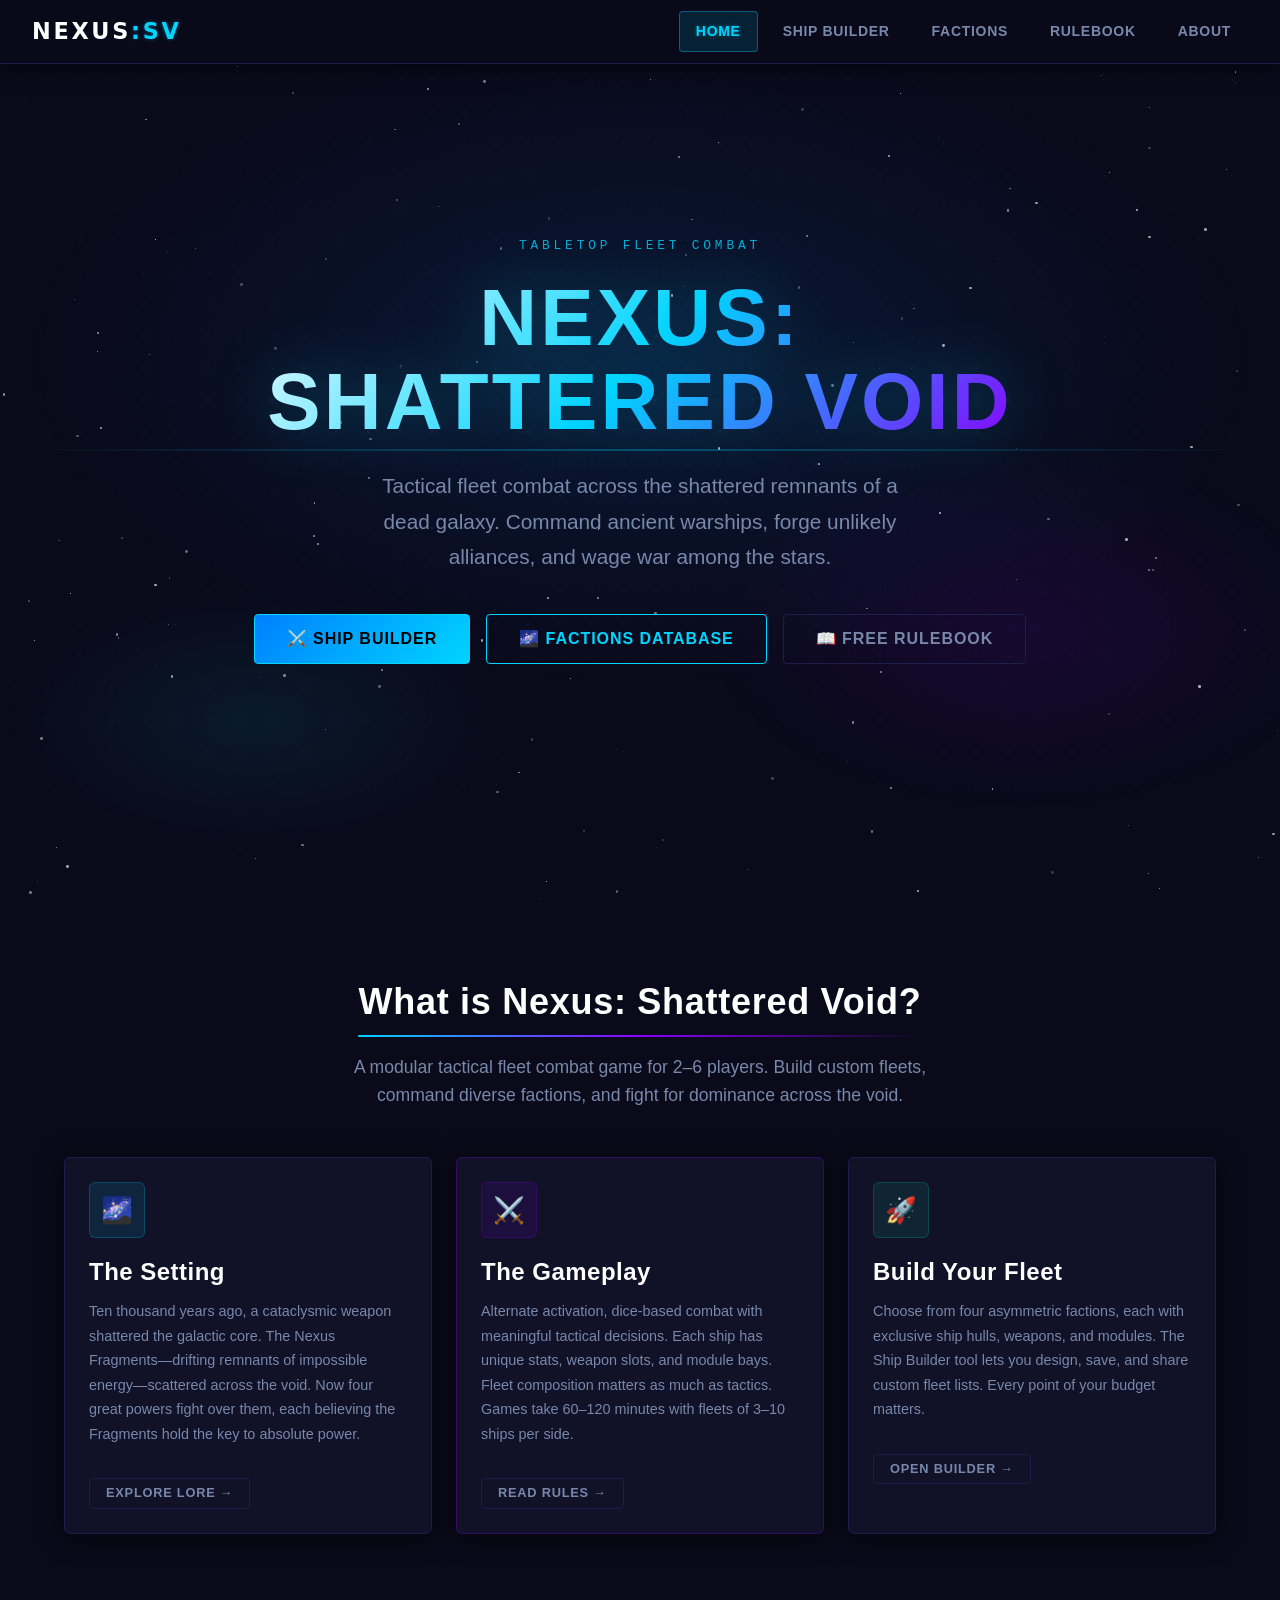
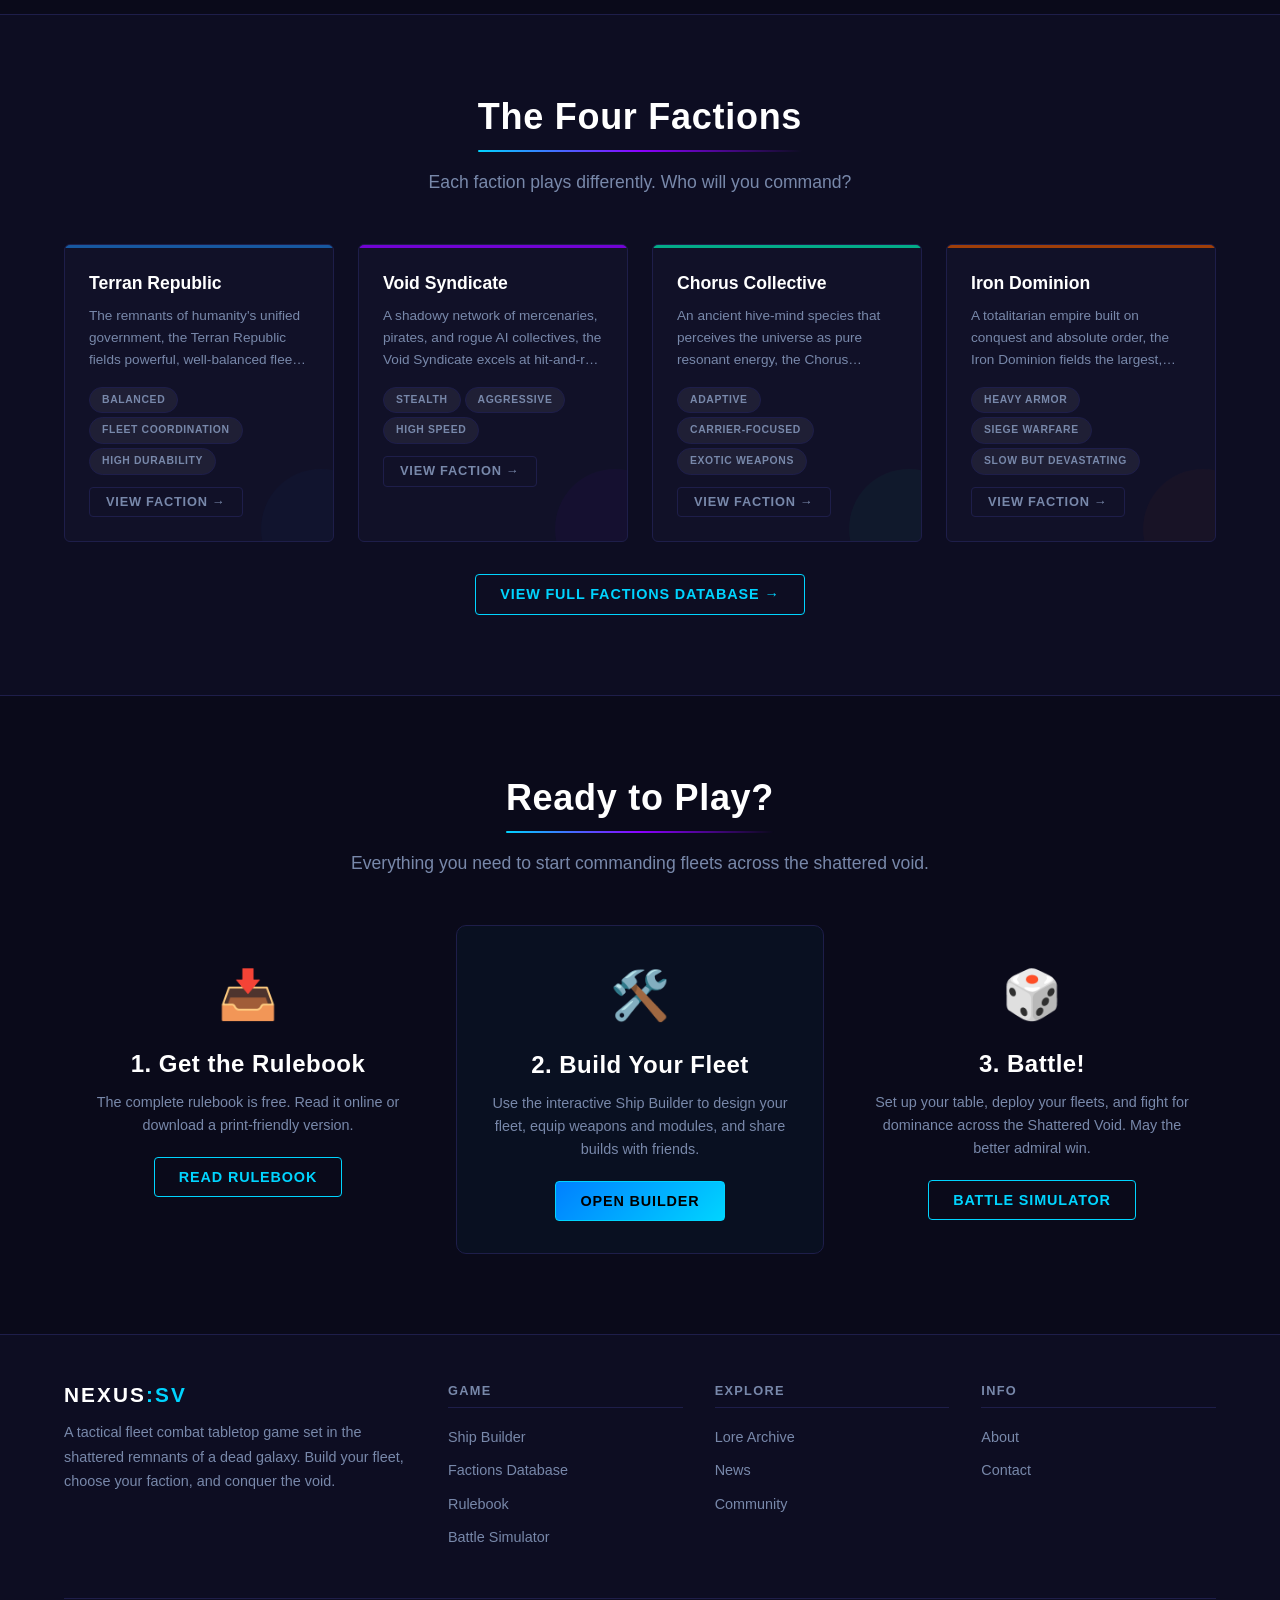
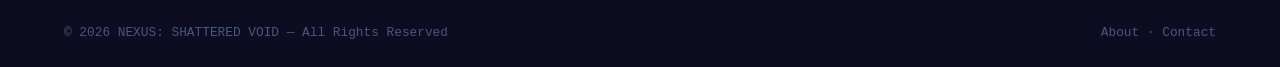
==== index.html @ 6458020a "Build complete Nexus: Shattered Void website - index.html: hero landing page with animated starfield" ====
<!DOCTYPE html>
<html lang="en">
<head>
  <meta charset="UTF-8">
  <meta name="viewport" content="width=device-width, initial-scale=1.0">
  <title>NEXUS: Shattered Void — Tactical Fleet Combat</title>
  <meta name="description" content="Nexus: Shattered Void is a modular tactical fleet combat tabletop game. Build your fleet, choose your faction, and conquer the void.">
  <link rel="icon" type="image/svg+xml" href="assets/favicon.svg">
  <link rel="stylesheet" href="css/global.css">
  <link rel="stylesheet" href="css/components.css">
  <style>
    /* ── Starfield ── */
    #starfield { position:fixed; inset:0; pointer-events:none; z-index:0; overflow:hidden; }
    .page-content { position:relative; z-index:1; padding-top:0; }

    /* ── Hero scanline effect ── */
    .hero::after {
      content:'';
      position:absolute;
      left:0; right:0;
      height:2px;
      background:linear-gradient(90deg, transparent, rgba(0,212,255,0.3), transparent);
      animation: scanline 6s linear infinite;
      pointer-events:none;
    }

    /* ── Feature cards ── */
    .feature-icon {
      width:56px; height:56px;
      border-radius:var(--radius-md);
      display:flex; align-items:center; justify-content:center;
      font-size:1.6rem;
      margin-bottom:var(--sp-5);
      background:rgba(0,212,255,0.1);
      border:1px solid rgba(0,212,255,0.2);
    }

    /* ── Factions grid ── */
    .home-faction-card {
      background:var(--color-bg-card);
      border:1px solid var(--color-border);
      border-radius:var(--radius-md);
      padding:var(--sp-6);
      position:relative;
      overflow:hidden;
      transition:all var(--transition);
      text-decoration:none;
      display:block;
    }
    .home-faction-card::before {
      content:'';
      position:absolute;
      top:0; left:0; right:0;
      height:3px;
      background:var(--faction-color, var(--color-cyan));
      opacity:0.8;
    }
    .home-faction-card::after {
      content:'';
      position:absolute;
      bottom:0; right:0;
      width:120px; height:120px;
      border-radius:50%;
      background:var(--faction-color, var(--color-cyan));
      opacity:0.04;
      transform:translate(40%, 40%);
      transition:opacity var(--transition);
    }
    .home-faction-card:hover {
      border-color:var(--faction-color, var(--color-cyan));
      transform:translateY(-4px);
      box-shadow:0 12px 40px rgba(0,0,0,0.5);
    }
    .home-faction-card:hover::after { opacity:0.08; }
    .home-faction-name {
      font-size:1.1rem; font-weight:700;
      color:var(--color-text-bright);
      margin-bottom:var(--sp-2);
    }
    .home-faction-desc {
      font-size:0.85rem;
      color:var(--color-text-dim);
      line-height:1.6;
      margin-bottom:var(--sp-4);
      display:-webkit-box;
      -webkit-line-clamp:3;
      -webkit-box-orient:vertical;
      overflow:hidden;
    }

    /* ── Stat bar ── */
    .stat-bar-row { display:flex; align-items:center; gap:var(--sp-3); margin-bottom:var(--sp-2); }
    .stat-bar-label { font-family:var(--font-mono); font-size:0.7rem; color:var(--color-text-muted); width:72px; flex-shrink:0; text-transform:uppercase; }
    .stat-bar-track { flex:1; height:4px; background:rgba(255,255,255,0.08); border-radius:2px; overflow:hidden; }
    .stat-bar-fill  { height:100%; border-radius:2px; background:var(--color-cyan); }
  </style>
</head>
<body class="page-wrapper">
  <!-- Stars injected by JS -->
  <div id="starfield"></div>

  <div class="page-content">
    <!-- Hero -->
    <section class="hero" id="home-hero">
      <div class="hero-bg"></div>
      <div class="hero-content anim-fade-in">
        <div class="hero-eyebrow">Tabletop Fleet Combat</div>
        <h1 class="hero-title">NEXUS:<br>SHATTERED VOID</h1>
        <p class="hero-subtitle">
          Tactical fleet combat across the shattered remnants of a dead galaxy.
          Command ancient warships, forge unlikely alliances, and wage war among the stars.
        </p>
        <div class="hero-cta">
          <a href="/pages/builder.html" class="btn btn-primary btn-lg">⚔️ Ship Builder</a>
          <a href="/pages/factions.html" class="btn btn-secondary btn-lg">🌌 Factions Database</a>
          <a href="/pages/rulebook.html" class="btn btn-ghost btn-lg">📖 Free Rulebook</a>
        </div>
      </div>
    </section>

    <!-- What is Nexus? -->
    <section class="section" id="about-section">
      <div class="container">
        <div class="section-header">
          <h2 class="section-title">What is Nexus: Shattered Void?</h2>
          <p>A modular tactical fleet combat game for 2–6 players. Build custom fleets, command diverse factions, and fight for dominance across the void.</p>
        </div>
        <div class="grid grid-3">
          <div class="card">
            <div class="feature-icon">🌌</div>
            <h3 style="margin-bottom:var(--sp-3)">The Setting</h3>
            <p style="color:var(--color-text-dim);font-size:0.9rem;line-height:1.7">
              Ten thousand years ago, a cataclysmic weapon shattered the galactic core. The Nexus Fragments—drifting remnants of impossible energy—scattered across the void. Now four great powers fight over them, each believing the Fragments hold the key to absolute power.
            </p>
            <a href="/pages/lore-archive.html" class="btn btn-ghost btn-sm" style="margin-top:var(--sp-4)">Explore Lore →</a>
          </div>
          <div class="card" style="border-color:rgba(139,0,255,0.3)">
            <div class="feature-icon" style="background:rgba(139,0,255,0.1);border-color:rgba(139,0,255,0.2);color:#bb66ff">⚔️</div>
            <h3 style="margin-bottom:var(--sp-3)">The Gameplay</h3>
            <p style="color:var(--color-text-dim);font-size:0.9rem;line-height:1.7">
              Alternate activation, dice-based combat with meaningful tactical decisions. Each ship has unique stats, weapon slots, and module bays. Fleet composition matters as much as tactics. Games take 60–120 minutes with fleets of 3–10 ships per side.
            </p>
            <a href="/pages/rulebook.html" class="btn btn-ghost btn-sm" style="margin-top:var(--sp-4)">Read Rules →</a>
          </div>
          <div class="card">
            <div class="feature-icon" style="background:rgba(0,212,160,0.1);border-color:rgba(0,212,160,0.2);color:var(--color-teal)">🚀</div>
            <h3 style="margin-bottom:var(--sp-3)">Build Your Fleet</h3>
            <p style="color:var(--color-text-dim);font-size:0.9rem;line-height:1.7">
              Choose from four asymmetric factions, each with exclusive ship hulls, weapons, and modules. The Ship Builder tool lets you design, save, and share custom fleet lists. Every point of your budget matters.
            </p>
            <a href="/pages/builder.html" class="btn btn-ghost btn-sm" style="margin-top:var(--sp-4)">Open Builder →</a>
          </div>
        </div>
      </div>
    </section>

    <!-- Factions section -->
    <section class="section" style="background:var(--color-bg-2);border-top:1px solid var(--color-border);border-bottom:1px solid var(--color-border)">
      <div class="container">
        <div class="section-header">
          <h2 class="section-title">The Four Factions</h2>
          <p>Each faction plays differently. Who will you command?</p>
        </div>
        <div class="grid grid-4" id="factions-grid">
          <div class="loading-overlay" style="grid-column:1/-1">
            <div class="spinner"></div><p>Loading factions…</p>
          </div>
        </div>
        <div style="text-align:center;margin-top:var(--sp-8)">
          <a href="/pages/factions.html" class="btn btn-secondary">View Full Factions Database →</a>
        </div>
      </div>
    </section>

    <!-- Quick-start section -->
    <section class="section">
      <div class="container">
        <div class="section-header">
          <h2 class="section-title">Ready to Play?</h2>
          <p>Everything you need to start commanding fleets across the shattered void.</p>
        </div>
        <div class="grid grid-3">
          <div style="text-align:center;padding:var(--sp-8) var(--sp-6)">
            <div style="font-size:3rem;margin-bottom:var(--sp-4)">📥</div>
            <h3 style="margin-bottom:var(--sp-3)">1. Get the Rulebook</h3>
            <p style="color:var(--color-text-dim);font-size:0.9rem;margin-bottom:var(--sp-5)">The complete rulebook is free. Read it online or download a print-friendly version.</p>
            <a href="/pages/rulebook.html" class="btn btn-secondary">Read Rulebook</a>
          </div>
          <div style="text-align:center;padding:var(--sp-8) var(--sp-6);background:rgba(0,212,255,0.03);border:1px solid var(--color-border);border-radius:var(--radius-lg)">
            <div style="font-size:3rem;margin-bottom:var(--sp-4)">🛠️</div>
            <h3 style="margin-bottom:var(--sp-3)">2. Build Your Fleet</h3>
            <p style="color:var(--color-text-dim);font-size:0.9rem;margin-bottom:var(--sp-5)">Use the interactive Ship Builder to design your fleet, equip weapons and modules, and share builds with friends.</p>
            <a href="/pages/builder.html" class="btn btn-primary">Open Builder</a>
          </div>
          <div style="text-align:center;padding:var(--sp-8) var(--sp-6)">
            <div style="font-size:3rem;margin-bottom:var(--sp-4)">🎲</div>
            <h3 style="margin-bottom:var(--sp-3)">3. Battle!</h3>
            <p style="color:var(--color-text-dim);font-size:0.9rem;margin-bottom:var(--sp-5)">Set up your table, deploy your fleets, and fight for dominance across the Shattered Void. May the better admiral win.</p>
            <a href="/pages/battle-simulator.html" class="btn btn-secondary">Battle Simulator</a>
          </div>
        </div>
      </div>
    </section>
  </div>

  <script type="module">
    import init from '/js/nav.js';
    import { loadFactions } from '/js/data-loader.js';

    init();

    // Render faction cards
    async function renderFactions() {
      const grid = document.getElementById('factions-grid');
      if (!grid) return;
      try {
        const factions = await loadFactions();
        grid.innerHTML = factions.map(f => `
          <a href="/pages/factions.html?faction=${f.id}"
             class="home-faction-card"
             style="--faction-color:${f.color}">
            <div class="home-faction-name">${f.name}</div>
            <div class="home-faction-desc">${f.description}</div>
            <div style="display:flex;flex-wrap:wrap;gap:4px;margin-bottom:12px">
              ${f.playstyle.map(p => `<span class="badge badge-gray" style="font-size:0.65rem">${p}</span>`).join('')}
            </div>
            <span class="btn btn-ghost btn-sm" style="pointer-events:none">View Faction →</span>
          </a>`).join('');
      } catch(e) {
        grid.innerHTML = `<div class="empty-state" style="grid-column:1/-1"><p>Failed to load factions</p></div>`;
      }
    }
    renderFactions();

    // Generate starfield
    function createStars() {
      const container = document.getElementById('starfield');
      if (!container) return;
      const count = 160;
      for (let i = 0; i < count; i++) {
        const star = document.createElement('div');
        star.className = 'star';
        const size = Math.random() * 2.5 + 0.5;
        star.style.cssText = `
          width:${size}px; height:${size}px;
          left:${Math.random()*100}%;
          top:${Math.random()*100}%;
          --dur:${(Math.random()*4+2).toFixed(1)}s;
          --delay:${(Math.random()*4).toFixed(1)}s;
          opacity:${(Math.random()*0.5+0.2).toFixed(2)};
        `;
        container.appendChild(star);
      }
    }
    createStars();
  </script>
</body>
</html>
---- css/global.css ----
/* ============================================================
   NEXUS: SHATTERED VOID — Global Stylesheet
   ============================================================ */

/* ── CSS Variables ─────────────────────────────────────────── */
:root {
  /* Colors */
  --color-bg:          #0a0a1a;
  --color-bg-2:        #0d0d22;
  --color-bg-card:     #111128;
  --color-bg-card-2:   #16163a;
  --color-border:      #1e1e4a;
  --color-border-glow: #00d4ff33;

  --color-cyan:        #00d4ff;
  --color-cyan-dim:    #00a0c4;
  --color-blue:        #0080ff;
  --color-blue-dim:    #0055bb;
  --color-purple:      #8b00ff;
  --color-purple-dim:  #6600cc;
  --color-teal:        #00d4a0;
  --color-orange:      #c44a00;
  --color-red:         #ff3333;

  --color-text:        #c8d8f0;
  --color-text-dim:    #7888aa;
  --color-text-bright: #ffffff;
  --color-text-muted:  #4a5580;

  /* Fonts */
  --font-ui:   -apple-system, BlinkMacSystemFont, 'Segoe UI', Roboto, sans-serif;
  --font-mono: 'Courier New', 'Lucida Console', monospace;
  --font-display: 'Segoe UI', system-ui, sans-serif;

  /* Spacing */
  --sp-1: 0.25rem;
  --sp-2: 0.5rem;
  --sp-3: 0.75rem;
  --sp-4: 1rem;
  --sp-5: 1.25rem;
  --sp-6: 1.5rem;
  --sp-8: 2rem;
  --sp-10: 2.5rem;
  --sp-12: 3rem;
  --sp-16: 4rem;
  --sp-20: 5rem;
  --sp-24: 6rem;

  /* Border radius */
  --radius-sm: 2px;
  --radius:    4px;
  --radius-md: 6px;
  --radius-lg: 10px;

  /* Shadows / Glows */
  --glow-cyan:   0 0 8px #00d4ff80, 0 0 24px #00d4ff40;
  --glow-blue:   0 0 8px #0080ff80, 0 0 24px #0080ff40;
  --glow-purple: 0 0 8px #8b00ff80, 0 0 24px #8b00ff40;
  --glow-sm:     0 0 4px #00d4ff60;
  --shadow-card: 0 4px 24px rgba(0,0,0,0.6);

  /* Transitions */
  --transition: 0.2s ease;
  --transition-slow: 0.4s ease;

  /* Layout */
  --nav-height: 64px;
  --max-width:  1200px;
  --sidebar-w:  260px;
}

/* ── Reset / Normalize ─────────────────────────────────────── */
*, *::before, *::after {
  box-sizing: border-box;
  margin: 0;
  padding: 0;
}

html {
  scroll-behavior: smooth;
  font-size: 16px;
}

body {
  font-family: var(--font-ui);
  background-color: var(--color-bg);
  color: var(--color-text);
  line-height: 1.6;
  min-height: 100vh;
  overflow-x: hidden;
  background-image:
    radial-gradient(circle, #1a1a3a 1px, transparent 1px);
  background-size: 32px 32px;
  background-attachment: fixed;
}

a {
  color: var(--color-cyan);
  text-decoration: none;
  transition: color var(--transition);
}
a:hover { color: var(--color-text-bright); }

ul, ol { list-style: none; }

img, svg { display: block; max-width: 100%; }

button, input, select, textarea {
  font-family: inherit;
  font-size: inherit;
}

h1, h2, h3, h4, h5, h6 {
  color: var(--color-text-bright);
  line-height: 1.2;
  letter-spacing: 0.02em;
}

h1 { font-size: clamp(2rem, 5vw, 3.5rem); font-weight: 800; }
h2 { font-size: clamp(1.5rem, 3vw, 2.25rem); font-weight: 700; }
h3 { font-size: clamp(1.1rem, 2vw, 1.5rem); font-weight: 600; }
h4 { font-size: 1.1rem; font-weight: 600; }

p { margin-bottom: var(--sp-4); }
p:last-child { margin-bottom: 0; }

code, .mono {
  font-family: var(--font-mono);
  font-size: 0.875em;
  color: var(--color-cyan);
  background: rgba(0,212,255,0.08);
  padding: 0.1em 0.4em;
  border-radius: var(--radius-sm);
}

hr {
  border: none;
  border-top: 1px solid var(--color-border);
  margin: var(--sp-8) 0;
}

/* ── Scrollbar ─────────────────────────────────────────────── */
::-webkit-scrollbar { width: 8px; height: 8px; }
::-webkit-scrollbar-track { background: var(--color-bg-2); }
::-webkit-scrollbar-thumb {
  background: var(--color-border);
  border-radius: 4px;
}
::-webkit-scrollbar-thumb:hover { background: var(--color-cyan-dim); }

/* ── Layout Utilities ──────────────────────────────────────── */
.container {
  width: 100%;
  max-width: var(--max-width);
  margin: 0 auto;
  padding: 0 var(--sp-6);
}

.section {
  padding: var(--sp-20) 0;
}

.section-sm {
  padding: var(--sp-12) 0;
}

.section-header {
  text-align: center;
  margin-bottom: var(--sp-12);
}

.section-header p {
  color: var(--color-text-dim);
  font-size: 1.1rem;
  max-width: 640px;
  margin: var(--sp-4) auto 0;
}

.section-title {
  position: relative;
  display: inline-block;
}

.section-title::after {
  content: '';
  display: block;
  height: 2px;
  background: linear-gradient(90deg, var(--color-cyan), var(--color-purple), transparent);
  margin-top: var(--sp-3);
  border-radius: 2px;
}

/* Grid helpers */
.grid { display: grid; gap: var(--sp-6); }
.grid-2 { grid-template-columns: repeat(2, 1fr); }
.grid-3 { grid-template-columns: repeat(3, 1fr); }
.grid-4 { grid-template-columns: repeat(4, 1fr); }
.grid-auto { grid-template-columns: repeat(auto-fill, minmax(280px, 1fr)); }

.flex { display: flex; }
.flex-center { display: flex; align-items: center; justify-content: center; }
.flex-between { display: flex; align-items: center; justify-content: space-between; }
.flex-col { display: flex; flex-direction: column; }
.gap-2 { gap: var(--sp-2); }
.gap-4 { gap: var(--sp-4); }
.gap-6 { gap: var(--sp-6); }

.text-center { text-align: center; }
.text-right  { text-align: right; }

.text-dim    { color: var(--color-text-dim); }
.text-bright { color: var(--color-text-bright); }
.text-cyan   { color: var(--color-cyan); }
.text-purple { color: var(--color-purple); }
.text-mono   { font-family: var(--font-mono); }

.mt-auto { margin-top: auto; }
.mb-4    { margin-bottom: var(--sp-4); }
.mb-8    { margin-bottom: var(--sp-8); }
.mt-4    { margin-top: var(--sp-4); }
.mt-8    { margin-top: var(--sp-8); }

/* ── Buttons ───────────────────────────────────────────────── */
.btn {
  display: inline-flex;
  align-items: center;
  gap: var(--sp-2);
  padding: var(--sp-3) var(--sp-6);
  border: 1px solid transparent;
  border-radius: var(--radius);
  font-size: 0.9rem;
  font-weight: 600;
  letter-spacing: 0.06em;
  text-transform: uppercase;
  cursor: pointer;
  transition: all var(--transition);
  white-space: nowrap;
  line-height: 1;
}

.btn:disabled {
  opacity: 0.4;
  cursor: not-allowed;
  pointer-events: none;
}

.btn-primary {
  background: linear-gradient(135deg, var(--color-blue), var(--color-cyan));
  color: #000;
  border-color: var(--color-cyan);
}
.btn-primary:hover {
  box-shadow: var(--glow-cyan);
  color: #000;
  filter: brightness(1.1);
  transform: translateY(-1px);
}

.btn-secondary {
  background: transparent;
  color: var(--color-cyan);
  border-color: var(--color-cyan);
}
.btn-secondary:hover {
  background: rgba(0,212,255,0.1);
  box-shadow: var(--glow-sm);
  color: var(--color-cyan);
  transform: translateY(-1px);
}

.btn-purple {
  background: transparent;
  color: var(--color-purple);
  border-color: var(--color-purple);
}
.btn-purple:hover {
  background: rgba(139,0,255,0.15);
  box-shadow: var(--glow-purple);
  color: var(--color-purple);
  transform: translateY(-1px);
}

.btn-danger {
  background: transparent;
  color: var(--color-red);
  border-color: var(--color-red);
}
.btn-danger:hover {
  background: rgba(255,51,51,0.15);
  box-shadow: 0 0 8px #ff333380;
  color: var(--color-red);
}

.btn-ghost {
  background: transparent;
  color: var(--color-text-dim);
  border-color: var(--color-border);
}
.btn-ghost:hover {
  border-color: var(--color-cyan);
  color: var(--color-cyan);
}

.btn-sm {
  padding: var(--sp-2) var(--sp-4);
  font-size: 0.8rem;
}

.btn-lg {
  padding: var(--sp-4) var(--sp-8);
  font-size: 1rem;
}

.btn-icon {
  padding: var(--sp-2);
  width: 36px;
  height: 36px;
  justify-content: center;
}

/* ── Badges ────────────────────────────────────────────────── */
.badge {
  display: inline-block;
  padding: var(--sp-1) var(--sp-3);
  border-radius: 99px;
  font-size: 0.75rem;
  font-weight: 700;
  letter-spacing: 0.06em;
  text-transform: uppercase;
}

.badge-cyan {
  background: rgba(0,212,255,0.15);
  color: var(--color-cyan);
  border: 1px solid rgba(0,212,255,0.3);
}

.badge-purple {
  background: rgba(139,0,255,0.15);
  color: #bb66ff;
  border: 1px solid rgba(139,0,255,0.3);
}

.badge-blue {
  background: rgba(0,128,255,0.15);
  color: #66aaff;
  border: 1px solid rgba(0,128,255,0.3);
}

.badge-teal {
  background: rgba(0,212,160,0.15);
  color: var(--color-teal);
  border: 1px solid rgba(0,212,160,0.3);
}

.badge-orange {
  background: rgba(196,74,0,0.2);
  color: #ff7733;
  border: 1px solid rgba(196,74,0,0.4);
}

.badge-red {
  background: rgba(255,51,51,0.15);
  color: var(--color-red);
  border: 1px solid rgba(255,51,51,0.3);
}

.badge-gray {
  background: rgba(255,255,255,0.06);
  color: var(--color-text-dim);
  border: 1px solid var(--color-border);
}

/* ── Card ──────────────────────────────────────────────────── */
.card {
  background: var(--color-bg-card);
  border: 1px solid var(--color-border);
  border-radius: var(--radius-md);
  padding: var(--sp-6);
  box-shadow: var(--shadow-card);
  transition: transform var(--transition), box-shadow var(--transition), border-color var(--transition);
}

.card:hover {
  transform: translateY(-3px);
  box-shadow: var(--shadow-card), var(--glow-cyan);
  border-color: rgba(0,212,255,0.3);
}

.card-header {
  margin-bottom: var(--sp-4);
  padding-bottom: var(--sp-4);
  border-bottom: 1px solid var(--color-border);
}

.card-footer {
  margin-top: var(--sp-4);
  padding-top: var(--sp-4);
  border-top: 1px solid var(--color-border);
}

/* ── Animations ────────────────────────────────────────────── */
@keyframes fadeIn {
  from { opacity: 0; transform: translateY(12px); }
  to   { opacity: 1; transform: translateY(0); }
}

@keyframes slideInLeft {
  from { opacity: 0; transform: translateX(-24px); }
  to   { opacity: 1; transform: translateX(0); }
}

@keyframes slideInRight {
  from { opacity: 0; transform: translateX(24px); }
  to   { opacity: 1; transform: translateX(0); }
}

@keyframes pulseGlow {
  0%, 100% { box-shadow: 0 0 6px #00d4ff40; }
  50%       { box-shadow: 0 0 18px #00d4ff80, 0 0 36px #00d4ff30; }
}

@keyframes pulseGlowPurple {
  0%, 100% { box-shadow: 0 0 6px #8b00ff40; }
  50%       { box-shadow: 0 0 18px #8b00ff80, 0 0 36px #8b00ff30; }
}

@keyframes spin {
  to { transform: rotate(360deg); }
}

@keyframes twinkle {
  0%, 100% { opacity: 0.3; }
  50%       { opacity: 1; }
}

@keyframes scanline {
  0%   { top: -10%; }
  100% { top: 110%; }
}

.anim-fade-in {
  animation: fadeIn 0.4s ease both;
}

.anim-pulse-glow {
  animation: pulseGlow 2.5s ease-in-out infinite;
}

/* ── Page Layout ───────────────────────────────────────────── */
.page-wrapper {
  display: flex;
  flex-direction: column;
  min-height: 100vh;
}

.page-content {
  flex: 1;
  padding-top: var(--nav-height);
}

/* ── Two-column sidebar layout ─────────────────────────────── */
.two-col-layout {
  display: grid;
  grid-template-columns: var(--sidebar-w) 1fr;
  gap: 0;
  min-height: calc(100vh - var(--nav-height));
}

.three-col-layout {
  display: grid;
  grid-template-columns: var(--sidebar-w) 1fr var(--sidebar-w);
  gap: 0;
  min-height: calc(100vh - var(--nav-height));
}

/* ── Responsive ────────────────────────────────────────────── */
@media (max-width: 1024px) {
  .grid-4 { grid-template-columns: repeat(2, 1fr); }
  .three-col-layout {
    grid-template-columns: var(--sidebar-w) 1fr;
  }
  .three-col-layout .col-right {
    grid-column: 1 / -1;
  }
}

@media (max-width: 768px) {
  :root { --nav-height: 56px; }

  .container { padding: 0 var(--sp-4); }
  .section   { padding: var(--sp-12) 0; }

  .grid-2,
  .grid-3,
  .grid-4 { grid-template-columns: 1fr; }

  .two-col-layout,
  .three-col-layout {
    grid-template-columns: 1fr;
  }

  h1 { font-size: 2rem; }
  h2 { font-size: 1.5rem; }
}

@media (max-width: 480px) {
  .container { padding: 0 var(--sp-3); }
  .btn-lg    { padding: var(--sp-3) var(--sp-5); }
}
---- css/components.css ----
/* ============================================================
   NEXUS: SHATTERED VOID — Components Stylesheet
   ============================================================ */

/* ── Navigation ────────────────────────────────────────────── */
.main-nav {
  position: fixed;
  top: 0;
  left: 0;
  right: 0;
  z-index: 1000;
  height: var(--nav-height);
  display: flex;
  align-items: center;
  justify-content: space-between;
  padding: 0 var(--sp-8);
  background: rgba(10,10,26,0.92);
  backdrop-filter: blur(12px);
  -webkit-backdrop-filter: blur(12px);
  border-bottom: 1px solid var(--color-border);
  box-shadow: 0 2px 20px rgba(0,0,0,0.5);
}

.nav-brand a {
  font-size: 1.4rem;
  font-weight: 900;
  letter-spacing: 0.12em;
  text-transform: uppercase;
  color: var(--color-text-bright);
  text-decoration: none;
  font-family: var(--font-display);
}

.nav-brand a span {
  color: var(--color-cyan);
  text-shadow: var(--glow-sm);
}

.nav-links {
  display: flex;
  align-items: center;
  gap: var(--sp-2);
}

.nav-links li a {
  display: block;
  padding: var(--sp-2) var(--sp-4);
  color: var(--color-text-dim);
  font-size: 0.875rem;
  font-weight: 600;
  letter-spacing: 0.05em;
  text-transform: uppercase;
  border-radius: var(--radius);
  border: 1px solid transparent;
  transition: all var(--transition);
  text-decoration: none;
}

.nav-links li a:hover {
  color: var(--color-cyan);
  background: rgba(0,212,255,0.08);
  border-color: rgba(0,212,255,0.2);
}

.nav-links li a.active {
  color: var(--color-cyan);
  background: rgba(0,212,255,0.12);
  border-color: rgba(0,212,255,0.35);
  text-shadow: var(--glow-sm);
}

.nav-toggle {
  display: none;
  background: none;
  border: 1px solid var(--color-border);
  color: var(--color-text-dim);
  font-size: 1.3rem;
  padding: var(--sp-2) var(--sp-3);
  border-radius: var(--radius);
  cursor: pointer;
  transition: all var(--transition);
  line-height: 1;
}

.nav-toggle:hover {
  border-color: var(--color-cyan);
  color: var(--color-cyan);
}

@media (max-width: 768px) {
  .main-nav {
    padding: 0 var(--sp-4);
    flex-wrap: wrap;
  }

  .nav-toggle { display: block; }

  .nav-links {
    display: none;
    flex-direction: column;
    align-items: stretch;
    gap: 0;
    width: 100%;
    padding: var(--sp-3) 0;
    border-top: 1px solid var(--color-border);
    background: rgba(10,10,26,0.98);
  }

  .nav-links.open { display: flex; }

  .nav-links li a {
    padding: var(--sp-3) var(--sp-4);
    border-radius: 0;
    border: none;
    border-bottom: 1px solid var(--color-border);
    font-size: 0.9rem;
  }

  .main-nav.mobile-open {
    height: auto;
  }
}

/* ── Footer ────────────────────────────────────────────────── */
.main-footer {
  background: var(--color-bg-2);
  border-top: 1px solid var(--color-border);
  padding: var(--sp-12) 0 var(--sp-6);
  margin-top: auto;
}

.footer-grid {
  display: grid;
  grid-template-columns: 1.5fr repeat(3, 1fr);
  gap: var(--sp-8);
  margin-bottom: var(--sp-10);
}

.footer-brand h3 {
  font-size: 1.3rem;
  font-weight: 900;
  letter-spacing: 0.1em;
  margin-bottom: var(--sp-3);
}

.footer-brand h3 span { color: var(--color-cyan); }

.footer-brand p {
  color: var(--color-text-dim);
  font-size: 0.9rem;
  line-height: 1.7;
}

.footer-col h4 {
  font-size: 0.8rem;
  text-transform: uppercase;
  letter-spacing: 0.1em;
  color: var(--color-text-dim);
  margin-bottom: var(--sp-4);
  padding-bottom: var(--sp-2);
  border-bottom: 1px solid var(--color-border);
}

.footer-col ul li { margin-bottom: var(--sp-2); }

.footer-col ul li a {
  color: var(--color-text-dim);
  font-size: 0.9rem;
  transition: color var(--transition);
  text-decoration: none;
}

.footer-col ul li a:hover { color: var(--color-cyan); }

.footer-bottom {
  padding-top: var(--sp-6);
  border-top: 1px solid var(--color-border);
  display: flex;
  align-items: center;
  justify-content: space-between;
  gap: var(--sp-4);
  flex-wrap: wrap;
}

.footer-bottom p {
  color: var(--color-text-muted);
  font-size: 0.8rem;
  margin: 0;
  font-family: var(--font-mono);
}

.footer-bottom a {
  color: var(--color-text-muted);
  transition: color var(--transition);
  text-decoration: none;
}

.footer-bottom a:hover { color: var(--color-cyan); }

@media (max-width: 768px) {
  .footer-grid {
    grid-template-columns: 1fr 1fr;
    gap: var(--sp-6);
  }

  .footer-brand {
    grid-column: 1 / -1;
  }
}

@media (max-width: 480px) {
  .footer-grid { grid-template-columns: 1fr; }
}

/* ── Faction Card ──────────────────────────────────────────── */
.faction-card {
  background: var(--color-bg-card);
  border: 1px solid var(--color-border);
  border-radius: var(--radius-md);
  padding: var(--sp-6);
  cursor: pointer;
  transition: all var(--transition);
  position: relative;
  overflow: hidden;
}

.faction-card::before {
  content: '';
  position: absolute;
  top: 0;
  left: 0;
  right: 0;
  height: 3px;
  background: var(--faction-color, var(--color-cyan));
  opacity: 0.7;
  transition: opacity var(--transition);
}

.faction-card:hover {
  border-color: var(--faction-color, var(--color-cyan));
  transform: translateY(-2px);
  box-shadow: 0 8px 30px rgba(0,0,0,0.5), 0 0 20px color-mix(in srgb, var(--faction-color, var(--color-cyan)) 20%, transparent);
}

.faction-card:hover::before { opacity: 1; }

.faction-card.active {
  border-color: var(--faction-color, var(--color-cyan));
  background: var(--color-bg-card-2);
}

.faction-card-name {
  font-size: 1.1rem;
  font-weight: 700;
  margin-bottom: var(--sp-2);
  color: var(--color-text-bright);
}

.faction-card-tagline {
  font-size: 0.85rem;
  color: var(--color-text-dim);
}

.faction-detail-header {
  display: flex;
  align-items: flex-start;
  gap: var(--sp-6);
  margin-bottom: var(--sp-6);
  padding-bottom: var(--sp-6);
  border-bottom: 1px solid var(--color-border);
}

.faction-detail-title {
  font-size: 1.8rem;
  font-weight: 800;
  margin-bottom: var(--sp-2);
}

.faction-playstyle {
  display: flex;
  flex-wrap: wrap;
  gap: var(--sp-2);
  margin-bottom: var(--sp-4);
}

/* ── Ship Stat Block ───────────────────────────────────────── */
.ship-stat-block {
  background: var(--color-bg-card);
  border: 1px solid var(--color-border);
  border-radius: var(--radius-md);
  overflow: hidden;
}

.ship-stat-header {
  padding: var(--sp-4) var(--sp-5);
  background: rgba(0,0,0,0.3);
  border-bottom: 1px solid var(--color-border);
  display: flex;
  align-items: center;
  justify-content: space-between;
}

.ship-stat-name {
  font-size: 1rem;
  font-weight: 700;
  color: var(--color-text-bright);
}

.ship-stat-type {
  font-size: 0.75rem;
  color: var(--color-text-dim);
  text-transform: uppercase;
  letter-spacing: 0.08em;
  font-family: var(--font-mono);
}

.ship-stats-grid {
  display: grid;
  grid-template-columns: repeat(3, 1fr);
  gap: 1px;
  background: var(--color-border);
}

.stat-cell {
  background: var(--color-bg-card);
  padding: var(--sp-3) var(--sp-4);
  text-align: center;
}

.stat-label {
  font-size: 0.65rem;
  text-transform: uppercase;
  letter-spacing: 0.1em;
  color: var(--color-text-muted);
  font-family: var(--font-mono);
  display: block;
  margin-bottom: 2px;
}

.stat-value {
  font-size: 1.2rem;
  font-weight: 700;
  font-family: var(--font-mono);
  color: var(--color-cyan);
}

.ship-slots {
  padding: var(--sp-4) var(--sp-5);
  display: flex;
  gap: var(--sp-4);
  flex-wrap: wrap;
  border-top: 1px solid var(--color-border);
}

.slot-indicator {
  display: flex;
  align-items: center;
  gap: var(--sp-2);
  font-size: 0.8rem;
  font-family: var(--font-mono);
  color: var(--color-text-dim);
}

.slot-indicator span {
  color: var(--color-cyan);
  font-weight: 700;
}

/* ── Weapon/Module Item Row ────────────────────────────────── */
.item-row {
  display: flex;
  align-items: center;
  gap: var(--sp-3);
  padding: var(--sp-3) var(--sp-4);
  border: 1px solid var(--color-border);
  border-radius: var(--radius);
  background: rgba(0,0,0,0.2);
  transition: all var(--transition);
  cursor: default;
}

.item-row:hover {
  border-color: rgba(0,212,255,0.25);
  background: rgba(0,212,255,0.04);
}

.item-row-info { flex: 1; min-width: 0; }

.item-row-name {
  font-size: 0.9rem;
  font-weight: 600;
  color: var(--color-text-bright);
  white-space: nowrap;
  overflow: hidden;
  text-overflow: ellipsis;
}

.item-row-detail {
  font-size: 0.75rem;
  color: var(--color-text-dim);
  font-family: var(--font-mono);
  margin-top: 2px;
}

.item-row-cost {
  font-family: var(--font-mono);
  font-size: 0.85rem;
  color: var(--color-cyan);
  font-weight: 700;
  white-space: nowrap;
}

/* ── Point Cost Badge ──────────────────────────────────────── */
.cost-badge {
  display: inline-flex;
  align-items: center;
  justify-content: center;
  background: rgba(0,212,255,0.1);
  border: 1px solid rgba(0,212,255,0.3);
  border-radius: var(--radius);
  padding: var(--sp-1) var(--sp-3);
  font-family: var(--font-mono);
  font-size: 0.85rem;
  font-weight: 700;
  color: var(--color-cyan);
  min-width: 48px;
  text-align: center;
}

.cost-badge.large {
  font-size: 1.4rem;
  padding: var(--sp-2) var(--sp-5);
  animation: pulseGlow 2.5s ease-in-out infinite;
}

/* ── Loading Spinner ───────────────────────────────────────── */
.spinner {
  display: inline-block;
  width: 32px;
  height: 32px;
  border: 3px solid var(--color-border);
  border-top-color: var(--color-cyan);
  border-radius: 50%;
  animation: spin 0.8s linear infinite;
}

.spinner-lg {
  width: 48px;
  height: 48px;
  border-width: 4px;
}

.loading-overlay {
  display: flex;
  flex-direction: column;
  align-items: center;
  justify-content: center;
  gap: var(--sp-4);
  padding: var(--sp-16);
  color: var(--color-text-dim);
  font-size: 0.9rem;
}

/* ── Toast / Notification ──────────────────────────────────── */
.toast-container {
  position: fixed;
  bottom: var(--sp-6);
  right: var(--sp-6);
  z-index: 9999;
  display: flex;
  flex-direction: column;
  gap: var(--sp-3);
  pointer-events: none;
}

.toast {
  display: flex;
  align-items: center;
  gap: var(--sp-3);
  padding: var(--sp-3) var(--sp-5);
  background: var(--color-bg-card-2);
  border: 1px solid var(--color-border);
  border-left: 3px solid var(--color-cyan);
  border-radius: var(--radius-md);
  box-shadow: 0 8px 24px rgba(0,0,0,0.5);
  font-size: 0.9rem;
  animation: slideInRight 0.3s ease both;
  pointer-events: all;
  min-width: 260px;
  max-width: 380px;
}

.toast.success { border-left-color: var(--color-teal); }
.toast.error   { border-left-color: var(--color-red); }
.toast.warning { border-left-color: var(--color-orange); }

.toast-icon { font-size: 1.1rem; flex-shrink: 0; }
.toast-msg  { flex: 1; }
.toast-close {
  background: none;
  border: none;
  color: var(--color-text-dim);
  cursor: pointer;
  font-size: 1rem;
  padding: 0;
  line-height: 1;
  flex-shrink: 0;
}
.toast-close:hover { color: var(--color-text-bright); }

/* ── Modal ─────────────────────────────────────────────────── */
.modal-overlay {
  position: fixed;
  inset: 0;
  z-index: 2000;
  background: rgba(0,0,0,0.8);
  backdrop-filter: blur(4px);
  display: flex;
  align-items: center;
  justify-content: center;
  padding: var(--sp-4);
  animation: fadeIn 0.2s ease;
}

.modal-overlay.hidden { display: none; }

.modal-panel {
  background: var(--color-bg-card-2);
  border: 1px solid var(--color-border);
  border-top: 2px solid var(--color-cyan);
  border-radius: var(--radius-lg);
  box-shadow: 0 24px 64px rgba(0,0,0,0.7), var(--glow-cyan);
  width: 100%;
  max-width: 640px;
  max-height: 90vh;
  overflow-y: auto;
  animation: fadeIn 0.2s ease;
}

.modal-header {
  display: flex;
  align-items: center;
  justify-content: space-between;
  padding: var(--sp-5) var(--sp-6);
  border-bottom: 1px solid var(--color-border);
  position: sticky;
  top: 0;
  background: var(--color-bg-card-2);
  z-index: 1;
}

.modal-title {
  font-size: 1.1rem;
  font-weight: 700;
  color: var(--color-text-bright);
}

.modal-close {
  background: none;
  border: 1px solid var(--color-border);
  color: var(--color-text-dim);
  width: 32px;
  height: 32px;
  border-radius: var(--radius);
  display: flex;
  align-items: center;
  justify-content: center;
  cursor: pointer;
  font-size: 1.1rem;
  line-height: 1;
  transition: all var(--transition);
}

.modal-close:hover {
  border-color: var(--color-red);
  color: var(--color-red);
}

.modal-body {
  padding: var(--sp-6);
}

.modal-footer {
  padding: var(--sp-4) var(--sp-6);
  border-top: 1px solid var(--color-border);
  display: flex;
  justify-content: flex-end;
  gap: var(--sp-3);
}

/* ── Sidebar ───────────────────────────────────────────────── */
.sidebar {
  width: var(--sidebar-w);
  background: var(--color-bg-2);
  border-right: 1px solid var(--color-border);
  position: sticky;
  top: var(--nav-height);
  height: calc(100vh - var(--nav-height));
  overflow-y: auto;
  flex-shrink: 0;
}

.sidebar-header {
  padding: var(--sp-5) var(--sp-5) var(--sp-4);
  border-bottom: 1px solid var(--color-border);
}

.sidebar-header h3 {
  font-size: 0.8rem;
  text-transform: uppercase;
  letter-spacing: 0.1em;
  color: var(--color-text-muted);
  font-family: var(--font-mono);
}

.sidebar-section {
  padding: var(--sp-4) var(--sp-3);
}

.sidebar-section + .sidebar-section {
  border-top: 1px solid var(--color-border);
}

.sidebar-title {
  font-size: 0.7rem;
  text-transform: uppercase;
  letter-spacing: 0.12em;
  color: var(--color-text-muted);
  font-family: var(--font-mono);
  padding: 0 var(--sp-2) var(--sp-3);
}

.sidebar-link {
  display: flex;
  align-items: center;
  gap: var(--sp-2);
  padding: var(--sp-2) var(--sp-3);
  border-radius: var(--radius);
  color: var(--color-text-dim);
  font-size: 0.875rem;
  transition: all var(--transition);
  text-decoration: none;
  cursor: pointer;
  border: 1px solid transparent;
  background: none;
  width: 100%;
  text-align: left;
}

.sidebar-link:hover {
  color: var(--color-cyan);
  background: rgba(0,212,255,0.06);
  border-color: rgba(0,212,255,0.15);
}

.sidebar-link.active {
  color: var(--color-cyan);
  background: rgba(0,212,255,0.1);
  border-color: rgba(0,212,255,0.25);
}

.sidebar-link-dot {
  width: 6px;
  height: 6px;
  border-radius: 50%;
  background: currentColor;
  flex-shrink: 0;
}

.col-main {
  flex: 1;
  padding: var(--sp-8);
  overflow-y: auto;
  max-height: calc(100vh - var(--nav-height));
}

/* ── Tabs ──────────────────────────────────────────────────── */
.tabs {
  display: flex;
  gap: 0;
  border-bottom: 1px solid var(--color-border);
  margin-bottom: var(--sp-5);
}

.tab-btn {
  padding: var(--sp-3) var(--sp-5);
  background: none;
  border: none;
  border-bottom: 2px solid transparent;
  color: var(--color-text-dim);
  font-size: 0.85rem;
  font-weight: 600;
  text-transform: uppercase;
  letter-spacing: 0.06em;
  cursor: pointer;
  transition: all var(--transition);
  margin-bottom: -1px;
}

.tab-btn:hover { color: var(--color-cyan); }

.tab-btn.active {
  color: var(--color-cyan);
  border-bottom-color: var(--color-cyan);
}

.tab-panel { display: none; }
.tab-panel.active { display: block; animation: fadeIn 0.25s ease; }

/* ── Tables ────────────────────────────────────────────────── */
.data-table {
  width: 100%;
  border-collapse: collapse;
  font-size: 0.875rem;
}

.data-table th {
  text-align: left;
  padding: var(--sp-3) var(--sp-4);
  font-size: 0.7rem;
  text-transform: uppercase;
  letter-spacing: 0.1em;
  color: var(--color-text-muted);
  font-family: var(--font-mono);
  border-bottom: 1px solid var(--color-border);
  white-space: nowrap;
}

.data-table td {
  padding: var(--sp-3) var(--sp-4);
  border-bottom: 1px solid rgba(255,255,255,0.04);
  color: var(--color-text);
  vertical-align: middle;
}

.data-table tr:last-child td { border-bottom: none; }

.data-table tr:hover td {
  background: rgba(0,212,255,0.04);
}

/* ── Form Inputs ───────────────────────────────────────────── */
.form-group {
  display: flex;
  flex-direction: column;
  gap: var(--sp-2);
  margin-bottom: var(--sp-4);
}

.form-label {
  font-size: 0.8rem;
  font-weight: 600;
  text-transform: uppercase;
  letter-spacing: 0.06em;
  color: var(--color-text-dim);
  font-family: var(--font-mono);
}

.form-input,
.form-select,
.form-textarea {
  background: rgba(0,0,0,0.3);
  border: 1px solid var(--color-border);
  border-radius: var(--radius);
  color: var(--color-text-bright);
  padding: var(--sp-3) var(--sp-4);
  font-size: 0.9rem;
  width: 100%;
  transition: border-color var(--transition), box-shadow var(--transition);
  outline: none;
  appearance: none;
}

.form-input:focus,
.form-select:focus,
.form-textarea:focus {
  border-color: var(--color-cyan);
  box-shadow: 0 0 0 2px rgba(0,212,255,0.15);
}

.form-input::placeholder { color: var(--color-text-muted); }

.form-select {
  background-image: url("data:image/svg+xml,%3Csvg xmlns='http://www.w3.org/2000/svg' width='12' height='8' viewBox='0 0 12 8'%3E%3Cpath d='M1 1l5 5 5-5' stroke='%237888aa' stroke-width='1.5' fill='none' stroke-linecap='round'/%3E%3C/svg%3E");
  background-repeat: no-repeat;
  background-position: right var(--sp-3) center;
  padding-right: var(--sp-8);
  cursor: pointer;
}

.form-select option {
  background: var(--color-bg-card);
  color: var(--color-text);
}

.form-textarea {
  resize: vertical;
  min-height: 120px;
}

/* ── Tooltip ───────────────────────────────────────────────── */
[data-tooltip] {
  position: relative;
}

[data-tooltip]::after {
  content: attr(data-tooltip);
  position: absolute;
  bottom: calc(100% + 8px);
  left: 50%;
  transform: translateX(-50%);
  background: var(--color-bg-card-2);
  border: 1px solid var(--color-border);
  color: var(--color-text);
  font-size: 0.78rem;
  padding: var(--sp-2) var(--sp-3);
  border-radius: var(--radius);
  white-space: nowrap;
  pointer-events: none;
  opacity: 0;
  transition: opacity var(--transition);
  z-index: 100;
  box-shadow: 0 4px 16px rgba(0,0,0,0.5);
}

[data-tooltip]:hover::after { opacity: 1; }

/* ── Panel / Info Box ──────────────────────────────────────── */
.info-panel {
  background: rgba(0,212,255,0.05);
  border: 1px solid rgba(0,212,255,0.2);
  border-left: 3px solid var(--color-cyan);
  border-radius: var(--radius);
  padding: var(--sp-4) var(--sp-5);
  margin: var(--sp-4) 0;
}

.warning-panel {
  background: rgba(196,74,0,0.07);
  border: 1px solid rgba(196,74,0,0.3);
  border-left: 3px solid var(--color-orange);
  border-radius: var(--radius);
  padding: var(--sp-4) var(--sp-5);
}

.rule-box {
  background: var(--color-bg-card);
  border: 1px solid var(--color-border);
  border-left: 3px solid var(--color-purple);
  border-radius: var(--radius);
  padding: var(--sp-4) var(--sp-5);
  margin: var(--sp-4) 0;
}

.rule-box strong {
  color: #bb66ff;
  display: block;
  margin-bottom: var(--sp-2);
  font-family: var(--font-mono);
  font-size: 0.85rem;
  text-transform: uppercase;
  letter-spacing: 0.06em;
}

/* ── Special Rules ─────────────────────────────────────────── */
.special-rule {
  padding: var(--sp-4);
  background: rgba(139,0,255,0.07);
  border: 1px solid rgba(139,0,255,0.2);
  border-radius: var(--radius);
  margin-bottom: var(--sp-3);
}

.special-rule-name {
  font-weight: 700;
  color: #bb66ff;
  font-size: 0.9rem;
  margin-bottom: var(--sp-2);
  font-family: var(--font-mono);
}

.special-rule-text {
  color: var(--color-text-dim);
  font-size: 0.875rem;
  line-height: 1.6;
}

/* ── Equipped Items List ───────────────────────────────────── */
.equipped-list {
  display: flex;
  flex-direction: column;
  gap: var(--sp-2);
}

.equipped-item {
  display: flex;
  align-items: center;
  gap: var(--sp-2);
  padding: var(--sp-2) var(--sp-3);
  background: rgba(0,0,0,0.25);
  border: 1px solid var(--color-border);
  border-radius: var(--radius);
  font-size: 0.85rem;
}

.equipped-item-name {
  flex: 1;
  color: var(--color-text);
  white-space: nowrap;
  overflow: hidden;
  text-overflow: ellipsis;
}

.equipped-item-cost {
  font-family: var(--font-mono);
  color: var(--color-cyan);
  font-size: 0.8rem;
  font-weight: 700;
  flex-shrink: 0;
}

.equipped-item-remove {
  background: none;
  border: none;
  color: var(--color-text-muted);
  cursor: pointer;
  font-size: 0.9rem;
  padding: 0 var(--sp-1);
  line-height: 1;
  transition: color var(--transition);
  flex-shrink: 0;
}

.equipped-item-remove:hover { color: var(--color-red); }

/* ── Summary Panel ─────────────────────────────────────────── */
.build-summary {
  background: var(--color-bg-card);
  border: 1px solid var(--color-border);
  border-radius: var(--radius-md);
  overflow: hidden;
  position: sticky;
  top: calc(var(--nav-height) + var(--sp-4));
}

.build-summary-header {
  padding: var(--sp-4) var(--sp-5);
  background: rgba(0,0,0,0.3);
  border-bottom: 1px solid var(--color-border);
  display: flex;
  align-items: center;
  justify-content: space-between;
}

.build-summary-header h3 {
  font-size: 0.8rem;
  text-transform: uppercase;
  letter-spacing: 0.1em;
  color: var(--color-text-dim);
  font-family: var(--font-mono);
}

.build-summary-body {
  padding: var(--sp-4);
}

.build-summary-section {
  margin-bottom: var(--sp-4);
}

.build-summary-label {
  font-size: 0.7rem;
  text-transform: uppercase;
  letter-spacing: 0.1em;
  color: var(--color-text-muted);
  font-family: var(--font-mono);
  margin-bottom: var(--sp-2);
}

.total-cost-display {
  display: flex;
  align-items: center;
  justify-content: space-between;
  padding: var(--sp-4) var(--sp-5);
  background: rgba(0,212,255,0.06);
  border-top: 1px solid rgba(0,212,255,0.2);
}

.total-cost-label {
  font-size: 0.85rem;
  text-transform: uppercase;
  letter-spacing: 0.08em;
  color: var(--color-text-dim);
  font-family: var(--font-mono);
}

.total-cost-value {
  font-size: 1.6rem;
  font-family: var(--font-mono);
  font-weight: 700;
  color: var(--color-cyan);
  text-shadow: var(--glow-sm);
}

/* ── Rulebook / Document styles ────────────────────────────── */
.rulebook-content {
  max-width: 780px;
}

.rulebook-section {
  margin-bottom: var(--sp-16);
  animation: fadeIn 0.3s ease;
}

.rulebook-section h2 {
  font-size: 1.6rem;
  margin-bottom: var(--sp-6);
  padding-bottom: var(--sp-3);
  border-bottom: 2px solid;
  border-image: linear-gradient(90deg, var(--color-cyan), transparent) 1;
  color: var(--color-text-bright);
}

.rulebook-section h3 {
  font-size: 1.15rem;
  color: var(--color-cyan);
  margin-bottom: var(--sp-3);
  margin-top: var(--sp-6);
}

.rulebook-section h4 {
  color: var(--color-text-bright);
  margin-bottom: var(--sp-2);
  margin-top: var(--sp-4);
}

.rulebook-section p {
  color: var(--color-text-dim);
  line-height: 1.75;
}

.rulebook-section ul,
.rulebook-section ol {
  padding-left: var(--sp-6);
  color: var(--color-text-dim);
  line-height: 1.7;
}

.rulebook-section ul { list-style: disc; }
.rulebook-section ol { list-style: decimal; }

.rulebook-section li { margin-bottom: var(--sp-2); }

.toc-link {
  display: block;
  padding: var(--sp-2) var(--sp-3);
  font-size: 0.875rem;
  color: var(--color-text-dim);
  border-radius: var(--radius);
  transition: all var(--transition);
  text-decoration: none;
  border-left: 2px solid transparent;
}

.toc-link:hover {
  color: var(--color-cyan);
  background: rgba(0,212,255,0.06);
}

.toc-link.active {
  color: var(--color-cyan);
  border-left-color: var(--color-cyan);
  background: rgba(0,212,255,0.08);
}

.toc-sub {
  padding-left: var(--sp-4);
  font-size: 0.82rem;
}

/* ── Hero Section ──────────────────────────────────────────── */
.hero {
  position: relative;
  min-height: 100vh;
  display: flex;
  align-items: center;
  justify-content: center;
  text-align: center;
  overflow: hidden;
  padding: var(--sp-24) var(--sp-6);
}

.hero-bg {
  position: absolute;
  inset: 0;
  background:
    radial-gradient(ellipse 80% 60% at 50% 40%, rgba(0,128,255,0.12) 0%, transparent 60%),
    radial-gradient(ellipse 50% 40% at 80% 70%, rgba(139,0,255,0.1) 0%, transparent 50%),
    radial-gradient(ellipse 40% 30% at 20% 80%, rgba(0,212,255,0.08) 0%, transparent 50%);
  pointer-events: none;
}

.stars {
  position: absolute;
  inset: 0;
  overflow: hidden;
  pointer-events: none;
}

.star {
  position: absolute;
  background: #fff;
  border-radius: 50%;
  animation: twinkle var(--dur, 3s) ease-in-out infinite var(--delay, 0s);
}

.hero-content {
  position: relative;
  z-index: 1;
  max-width: 800px;
}

.hero-eyebrow {
  font-size: 0.8rem;
  text-transform: uppercase;
  letter-spacing: 0.3em;
  color: var(--color-cyan);
  font-family: var(--font-mono);
  margin-bottom: var(--sp-5);
  opacity: 0.8;
}

.hero-title {
  font-size: clamp(2.5rem, 8vw, 5rem);
  font-weight: 900;
  letter-spacing: 0.04em;
  text-transform: uppercase;
  line-height: 1.05;
  margin-bottom: var(--sp-6);
  background: linear-gradient(135deg, #fff 0%, var(--color-cyan) 50%, var(--color-purple) 100%);
  -webkit-background-clip: text;
  -webkit-text-fill-color: transparent;
  background-clip: text;
  text-shadow: none;
  filter: drop-shadow(0 0 30px rgba(0,212,255,0.3));
}

.hero-subtitle {
  font-size: clamp(1rem, 2.5vw, 1.3rem);
  color: var(--color-text-dim);
  max-width: 560px;
  margin: 0 auto var(--sp-10);
  line-height: 1.7;
}

.hero-cta {
  display: flex;
  gap: var(--sp-4);
  justify-content: center;
  flex-wrap: wrap;
}

/* ── Empty State ───────────────────────────────────────────── */
.empty-state {
  display: flex;
  flex-direction: column;
  align-items: center;
  justify-content: center;
  padding: var(--sp-16);
  text-align: center;
  color: var(--color-text-muted);
}

.empty-state-icon {
  font-size: 3rem;
  margin-bottom: var(--sp-4);
  opacity: 0.5;
}

.empty-state h3 {
  color: var(--color-text-dim);
  font-size: 1rem;
  margin-bottom: var(--sp-2);
}

.empty-state p {
  font-size: 0.875rem;
  max-width: 280px;
}

/* ── News card ─────────────────────────────────────────────── */
.news-card {
  background: var(--color-bg-card);
  border: 1px solid var(--color-border);
  border-radius: var(--radius-md);
  overflow: hidden;
  transition: all var(--transition);
}

.news-card:hover {
  border-color: rgba(0,212,255,0.3);
  transform: translateY(-2px);
  box-shadow: var(--shadow-card);
}

.news-card-header {
  padding: var(--sp-5) var(--sp-6);
  border-bottom: 1px solid var(--color-border);
  background: rgba(0,0,0,0.2);
}

.news-meta {
  display: flex;
  align-items: center;
  gap: var(--sp-3);
  margin-bottom: var(--sp-3);
  font-size: 0.8rem;
  color: var(--color-text-muted);
  font-family: var(--font-mono);
}

.news-date { color: var(--color-cyan); }

.news-card-title {
  font-size: 1.15rem;
  font-weight: 700;
  color: var(--color-text-bright);
}

.news-card-body {
  padding: var(--sp-5) var(--sp-6);
  color: var(--color-text-dim);
  font-size: 0.9rem;
  line-height: 1.7;
}

/* ── Print styles ──────────────────────────────────────────── */
@media print {
  .main-nav,
  .main-footer,
  .btn,
  .sidebar { display: none !important; }

  body {
    background: white;
    color: black;
    background-image: none;
  }

  .card {
    border: 1px solid #ccc;
    box-shadow: none;
  }
}
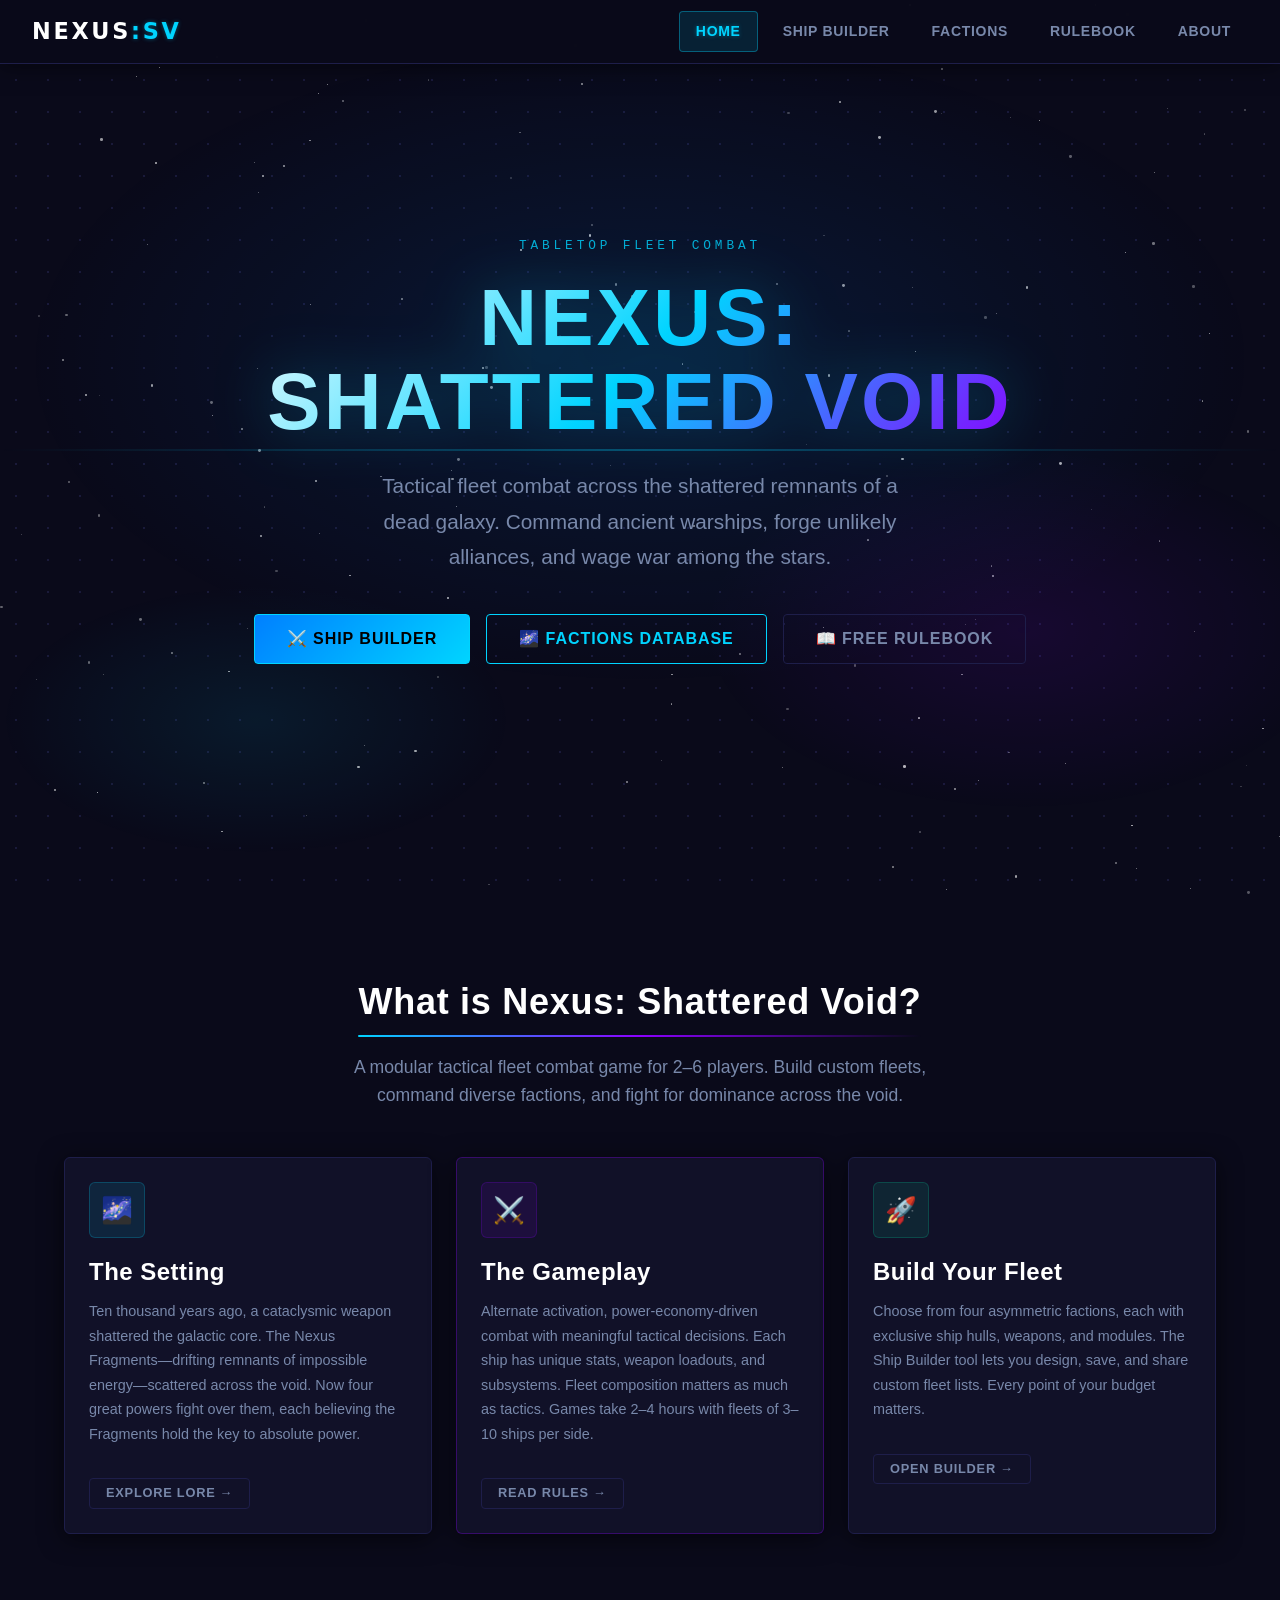
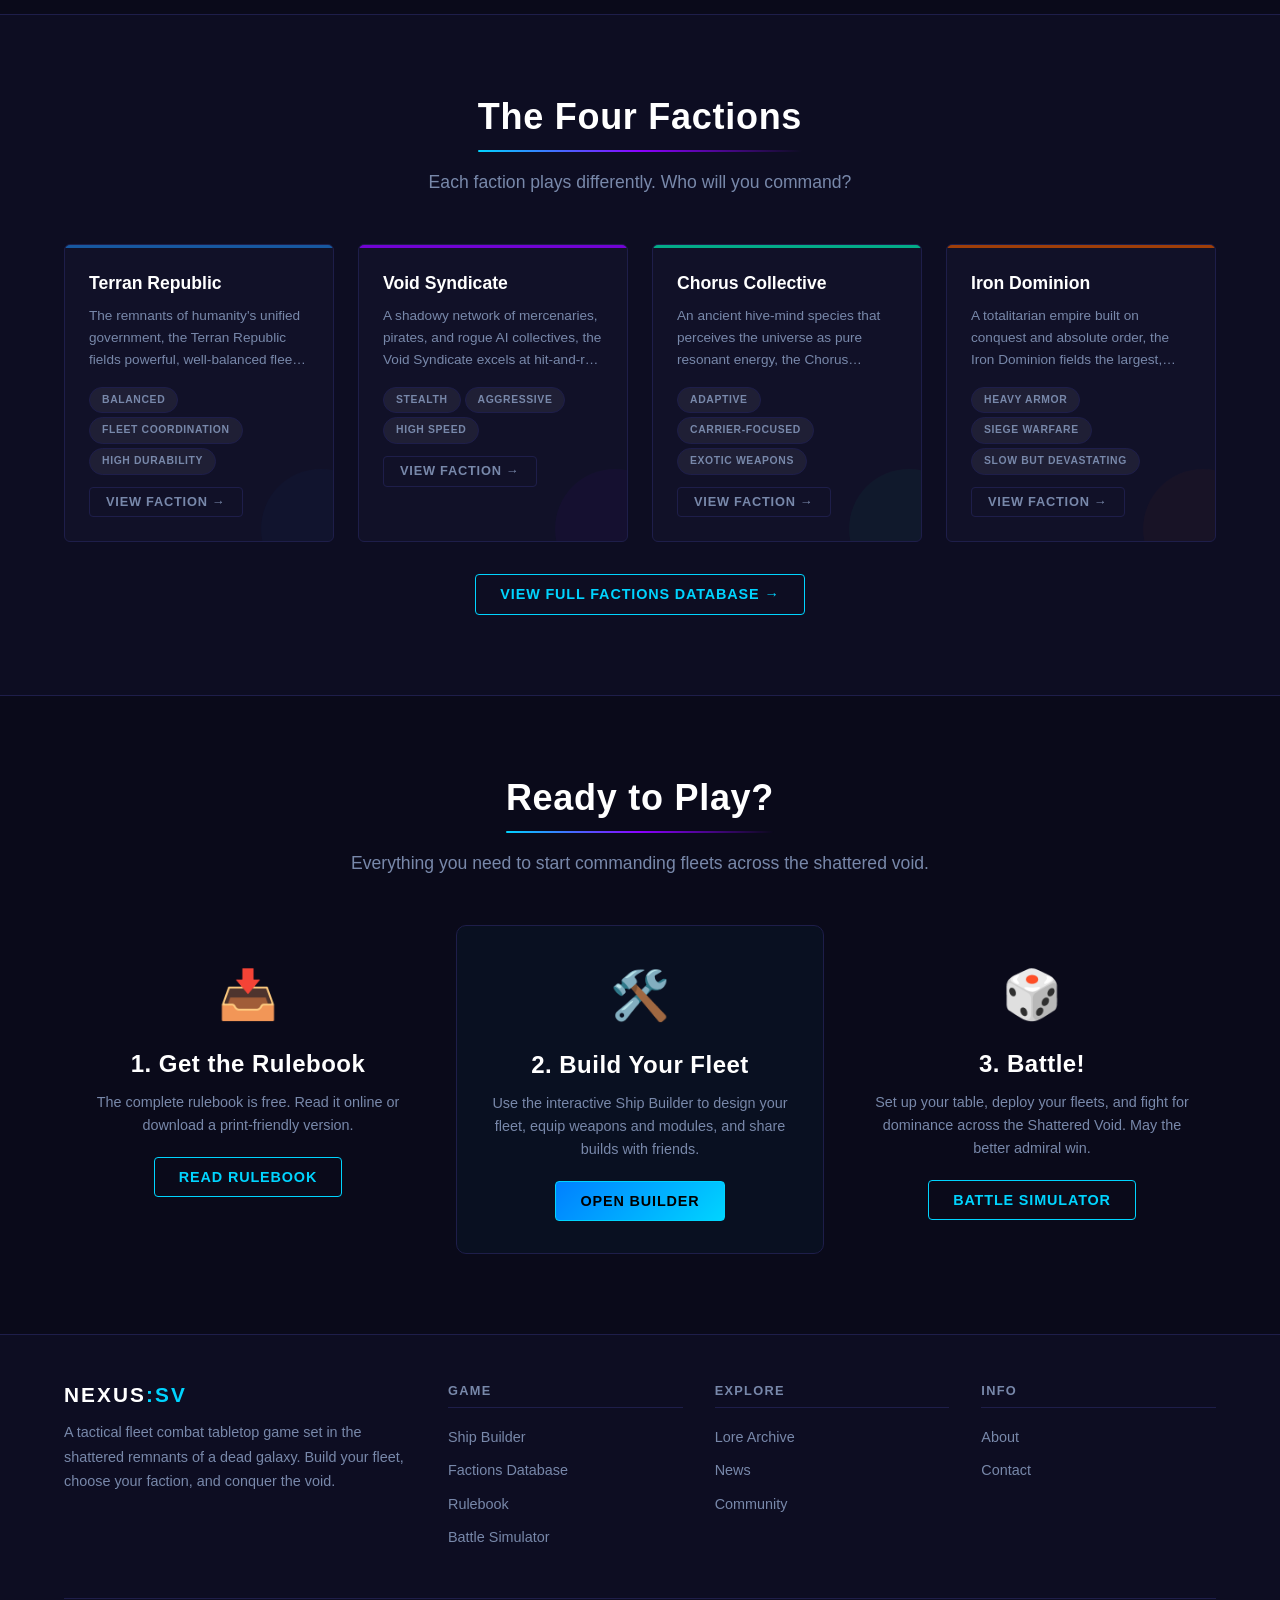
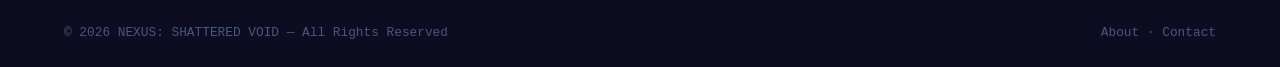
==== commit cb4270b1: "Update rulebook to v0.8 spec: two-gate combat, track damage, power economy Co-authored-by: CrazyVulc" ====
--- a/index.html
+++ b/index.html
@@ -138,7 +138,7 @@
             <div class="feature-icon" style="background:rgba(139,0,255,0.1);border-color:rgba(139,0,255,0.2);color:#bb66ff">⚔️</div>
             <h3 style="margin-bottom:var(--sp-3)">The Gameplay</h3>
             <p style="color:var(--color-text-dim);font-size:0.9rem;line-height:1.7">
-              Alternate activation, dice-based combat with meaningful tactical decisions. Each ship has unique stats, weapon slots, and module bays. Fleet composition matters as much as tactics. Games take 60–120 minutes with fleets of 3–10 ships per side.
+              Alternate activation, power-economy-driven combat with meaningful tactical decisions. Each ship has unique stats, weapon loadouts, and subsystems. Fleet composition matters as much as tactics. Games take 2–4 hours with fleets of 3–10 ships per side.
             </p>
             <a href="/pages/rulebook.html" class="btn btn-ghost btn-sm" style="margin-top:var(--sp-4)">Read Rules →</a>
           </div>
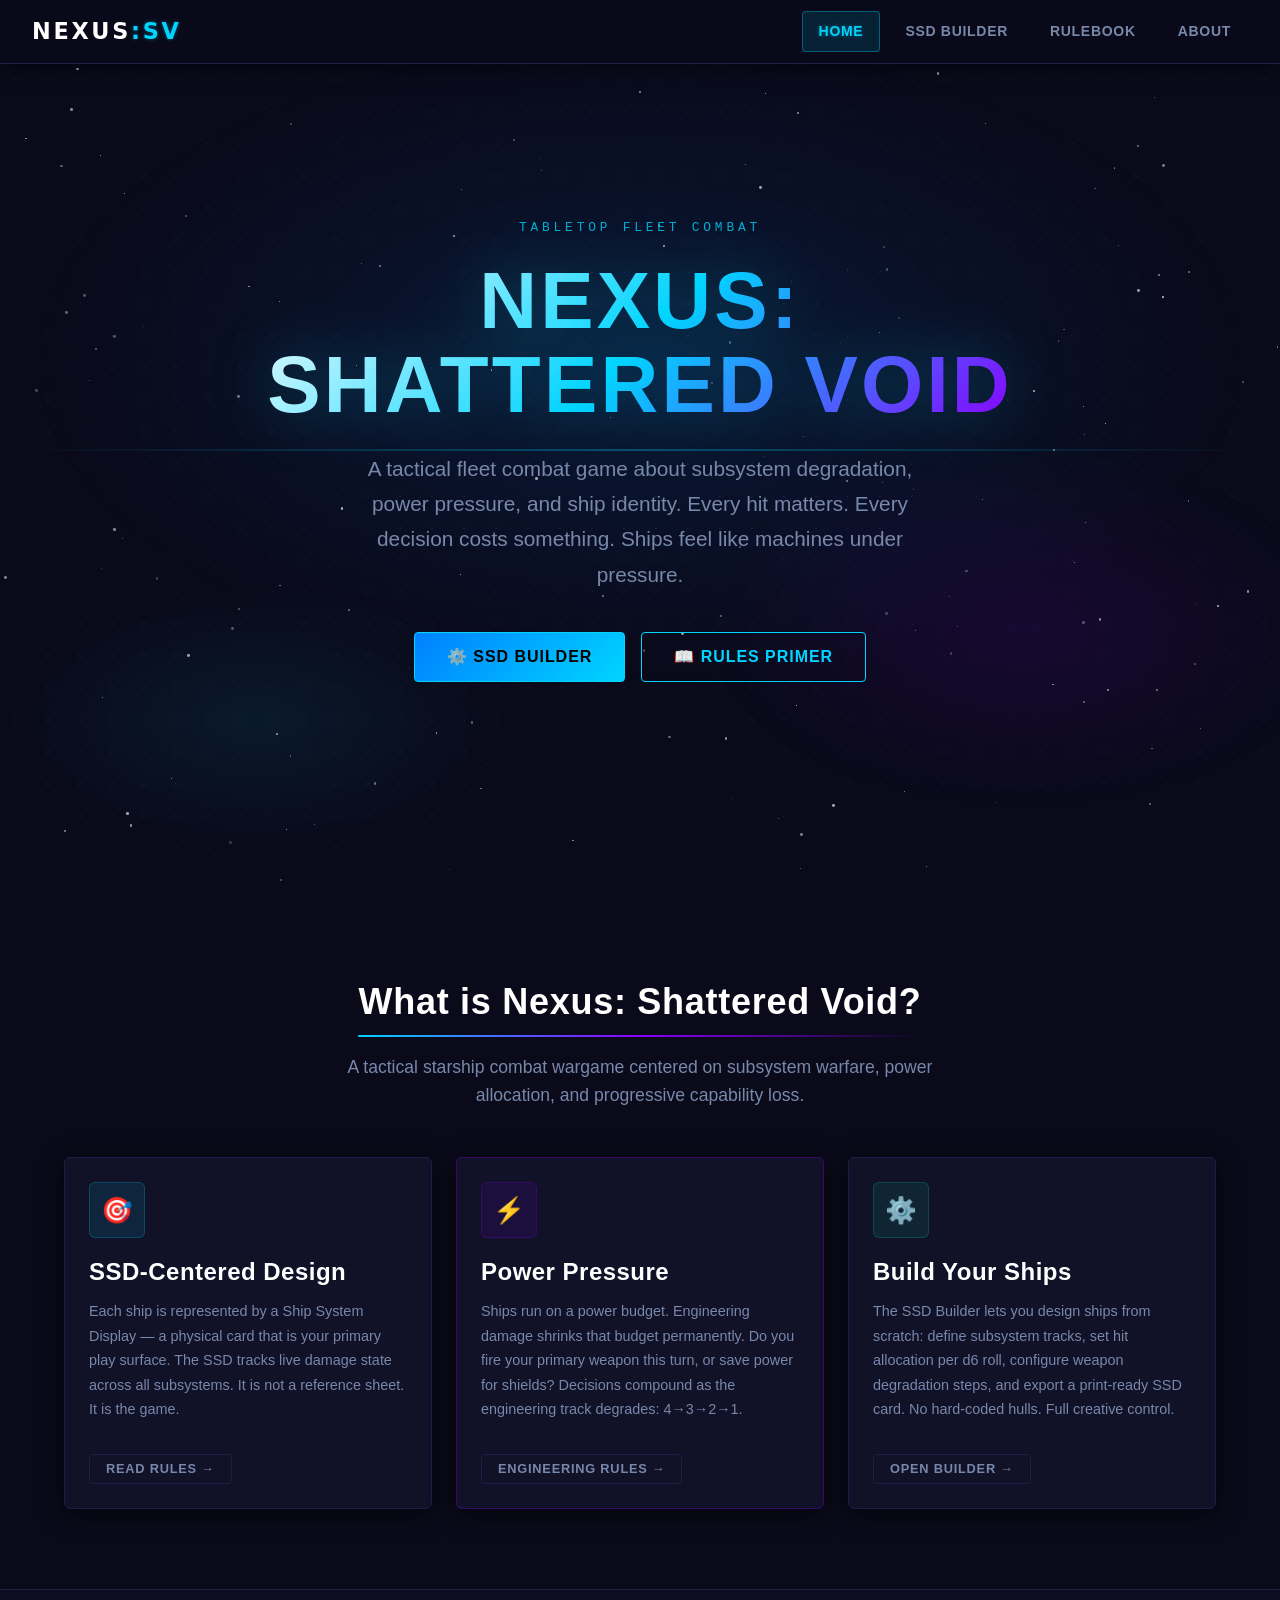
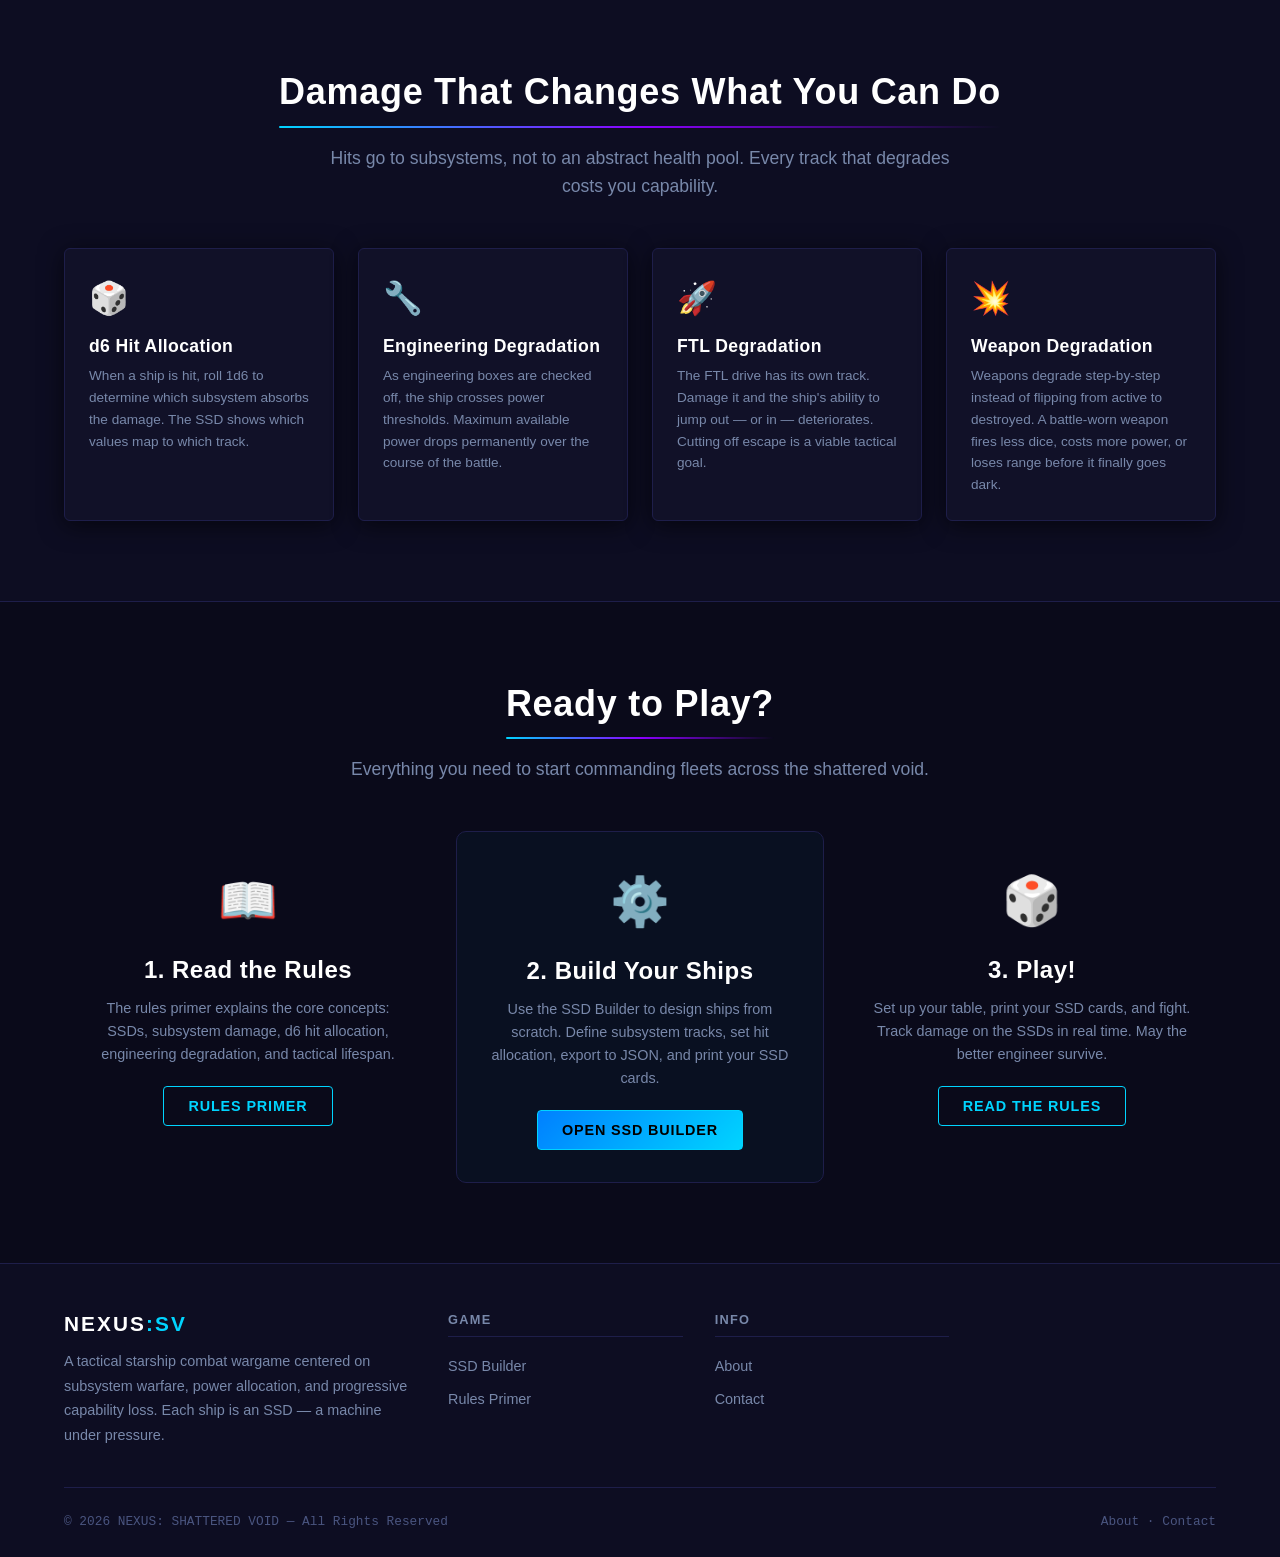
==== commit 16cbe8f4: "Implement SSD-centered ship builder, new schema, updated home page and rulebook Co-authored-by: Craz" ====
--- a/index.html
+++ b/index.html
@@ -107,13 +107,12 @@
         <div class="hero-eyebrow">Tabletop Fleet Combat</div>
         <h1 class="hero-title">NEXUS:<br>SHATTERED VOID</h1>
         <p class="hero-subtitle">
-          Tactical fleet combat across the shattered remnants of a dead galaxy.
-          Command ancient warships, forge unlikely alliances, and wage war among the stars.
+          A tactical fleet combat game about subsystem degradation, power pressure, and ship identity.
+          Every hit matters. Every decision costs something. Ships feel like machines under pressure.
         </p>
         <div class="hero-cta">
-          <a href="/pages/builder.html" class="btn btn-primary btn-lg">⚔️ Ship Builder</a>
-          <a href="/pages/factions.html" class="btn btn-secondary btn-lg">🌌 Factions Database</a>
-          <a href="/pages/rulebook.html" class="btn btn-ghost btn-lg">📖 Free Rulebook</a>
+          <a href="/pages/builder.html" class="btn btn-primary btn-lg">⚙️ SSD Builder</a>
+          <a href="/pages/rulebook.html" class="btn btn-secondary btn-lg">📖 Rules Primer</a>
         </div>
       </div>
     </section>
@@ -123,30 +122,30 @@
       <div class="container">
         <div class="section-header">
           <h2 class="section-title">What is Nexus: Shattered Void?</h2>
-          <p>A modular tactical fleet combat game for 2–6 players. Build custom fleets, command diverse factions, and fight for dominance across the void.</p>
+          <p>A tactical starship combat wargame centered on subsystem warfare, power allocation, and progressive capability loss.</p>
         </div>
         <div class="grid grid-3">
           <div class="card">
-            <div class="feature-icon">🌌</div>
-            <h3 style="margin-bottom:var(--sp-3)">The Setting</h3>
+            <div class="feature-icon">🎯</div>
+            <h3 style="margin-bottom:var(--sp-3)">SSD-Centered Design</h3>
             <p style="color:var(--color-text-dim);font-size:0.9rem;line-height:1.7">
-              Ten thousand years ago, a cataclysmic weapon shattered the galactic core. The Nexus Fragments—drifting remnants of impossible energy—scattered across the void. Now four great powers fight over them, each believing the Fragments hold the key to absolute power.
-            </p>
-            <a href="/pages/lore-archive.html" class="btn btn-ghost btn-sm" style="margin-top:var(--sp-4)">Explore Lore →</a>
-          </div>
-          <div class="card" style="border-color:rgba(139,0,255,0.3)">
-            <div class="feature-icon" style="background:rgba(139,0,255,0.1);border-color:rgba(139,0,255,0.2);color:#bb66ff">⚔️</div>
-            <h3 style="margin-bottom:var(--sp-3)">The Gameplay</h3>
-            <p style="color:var(--color-text-dim);font-size:0.9rem;line-height:1.7">
-              Alternate activation, power-economy-driven combat with meaningful tactical decisions. Each ship has unique stats, weapon loadouts, and subsystems. Fleet composition matters as much as tactics. Games take 2–4 hours with fleets of 3–10 ships per side.
+              Each ship is represented by a Ship System Display — a physical card that is your primary play surface. The SSD tracks live damage state across all subsystems. It is not a reference sheet. It is the game.
             </p>
             <a href="/pages/rulebook.html" class="btn btn-ghost btn-sm" style="margin-top:var(--sp-4)">Read Rules →</a>
           </div>
-          <div class="card">
-            <div class="feature-icon" style="background:rgba(0,212,160,0.1);border-color:rgba(0,212,160,0.2);color:var(--color-teal)">🚀</div>
-            <h3 style="margin-bottom:var(--sp-3)">Build Your Fleet</h3>
+          <div class="card" style="border-color:rgba(139,0,255,0.3)">
+            <div class="feature-icon" style="background:rgba(139,0,255,0.1);border-color:rgba(139,0,255,0.2);color:#bb66ff">⚡</div>
+            <h3 style="margin-bottom:var(--sp-3)">Power Pressure</h3>
             <p style="color:var(--color-text-dim);font-size:0.9rem;line-height:1.7">
-              Choose from four asymmetric factions, each with exclusive ship hulls, weapons, and modules. The Ship Builder tool lets you design, save, and share custom fleet lists. Every point of your budget matters.
+              Ships run on a power budget. Engineering damage shrinks that budget permanently. Do you fire your primary weapon this turn, or save power for shields? Decisions compound as the engineering track degrades: 4→3→2→1.
+            </p>
+            <a href="/pages/rulebook.html#engineering" class="btn btn-ghost btn-sm" style="margin-top:var(--sp-4)">Engineering Rules →</a>
+          </div>
+          <div class="card">
+            <div class="feature-icon" style="background:rgba(0,212,160,0.1);border-color:rgba(0,212,160,0.2);color:var(--color-teal)">⚙️</div>
+            <h3 style="margin-bottom:var(--sp-3)">Build Your Ships</h3>
+            <p style="color:var(--color-text-dim);font-size:0.9rem;line-height:1.7">
+              The SSD Builder lets you design ships from scratch: define subsystem tracks, set hit allocation per d6 roll, configure weapon degradation steps, and export a print-ready SSD card. No hard-coded hulls. Full creative control.
             </p>
             <a href="/pages/builder.html" class="btn btn-ghost btn-sm" style="margin-top:var(--sp-4)">Open Builder →</a>
           </div>
@@ -154,20 +153,34 @@
       </div>
     </section>
 
-    <!-- Factions section -->
+    <!-- How damage works -->
     <section class="section" style="background:var(--color-bg-2);border-top:1px solid var(--color-border);border-bottom:1px solid var(--color-border)">
       <div class="container">
         <div class="section-header">
-          <h2 class="section-title">The Four Factions</h2>
-          <p>Each faction plays differently. Who will you command?</p>
-        </div>
-        <div class="grid grid-4" id="factions-grid">
-          <div class="loading-overlay" style="grid-column:1/-1">
-            <div class="spinner"></div><p>Loading factions…</p>
-          </div>
-        </div>
-        <div style="text-align:center;margin-top:var(--sp-8)">
-          <a href="/pages/factions.html" class="btn btn-secondary">View Full Factions Database →</a>
+          <h2 class="section-title">Damage That Changes What You Can Do</h2>
+          <p>Hits go to subsystems, not to an abstract health pool. Every track that degrades costs you capability.</p>
+        </div>
+        <div class="grid grid-4">
+          <div class="card">
+            <div style="font-size:2rem;margin-bottom:var(--sp-3)">🎲</div>
+            <h4 style="margin-bottom:var(--sp-2)">d6 Hit Allocation</h4>
+            <p style="color:var(--color-text-dim);font-size:0.85rem;line-height:1.6">When a ship is hit, roll 1d6 to determine which subsystem absorbs the damage. The SSD shows which values map to which track.</p>
+          </div>
+          <div class="card">
+            <div style="font-size:2rem;margin-bottom:var(--sp-3)">🔧</div>
+            <h4 style="margin-bottom:var(--sp-2)">Engineering Degradation</h4>
+            <p style="color:var(--color-text-dim);font-size:0.85rem;line-height:1.6">As engineering boxes are checked off, the ship crosses power thresholds. Maximum available power drops permanently over the course of the battle.</p>
+          </div>
+          <div class="card">
+            <div style="font-size:2rem;margin-bottom:var(--sp-3)">🚀</div>
+            <h4 style="margin-bottom:var(--sp-2)">FTL Degradation</h4>
+            <p style="color:var(--color-text-dim);font-size:0.85rem;line-height:1.6">The FTL drive has its own track. Damage it and the ship's ability to jump out — or in — deteriorates. Cutting off escape is a viable tactical goal.</p>
+          </div>
+          <div class="card">
+            <div style="font-size:2rem;margin-bottom:var(--sp-3)">💥</div>
+            <h4 style="margin-bottom:var(--sp-2)">Weapon Degradation</h4>
+            <p style="color:var(--color-text-dim);font-size:0.85rem;line-height:1.6">Weapons degrade step-by-step instead of flipping from active to destroyed. A battle-worn weapon fires less dice, costs more power, or loses range before it finally goes dark.</p>
+          </div>
         </div>
       </div>
     </section>
@@ -181,22 +194,22 @@
         </div>
         <div class="grid grid-3">
           <div style="text-align:center;padding:var(--sp-8) var(--sp-6)">
-            <div style="font-size:3rem;margin-bottom:var(--sp-4)">📥</div>
-            <h3 style="margin-bottom:var(--sp-3)">1. Get the Rulebook</h3>
-            <p style="color:var(--color-text-dim);font-size:0.9rem;margin-bottom:var(--sp-5)">The complete rulebook is free. Read it online or download a print-friendly version.</p>
-            <a href="/pages/rulebook.html" class="btn btn-secondary">Read Rulebook</a>
+            <div style="font-size:3rem;margin-bottom:var(--sp-4)">📖</div>
+            <h3 style="margin-bottom:var(--sp-3)">1. Read the Rules</h3>
+            <p style="color:var(--color-text-dim);font-size:0.9rem;margin-bottom:var(--sp-5)">The rules primer explains the core concepts: SSDs, subsystem damage, d6 hit allocation, engineering degradation, and tactical lifespan.</p>
+            <a href="/pages/rulebook.html" class="btn btn-secondary">Rules Primer</a>
           </div>
           <div style="text-align:center;padding:var(--sp-8) var(--sp-6);background:rgba(0,212,255,0.03);border:1px solid var(--color-border);border-radius:var(--radius-lg)">
-            <div style="font-size:3rem;margin-bottom:var(--sp-4)">🛠️</div>
-            <h3 style="margin-bottom:var(--sp-3)">2. Build Your Fleet</h3>
-            <p style="color:var(--color-text-dim);font-size:0.9rem;margin-bottom:var(--sp-5)">Use the interactive Ship Builder to design your fleet, equip weapons and modules, and share builds with friends.</p>
-            <a href="/pages/builder.html" class="btn btn-primary">Open Builder</a>
+            <div style="font-size:3rem;margin-bottom:var(--sp-4)">⚙️</div>
+            <h3 style="margin-bottom:var(--sp-3)">2. Build Your Ships</h3>
+            <p style="color:var(--color-text-dim);font-size:0.9rem;margin-bottom:var(--sp-5)">Use the SSD Builder to design ships from scratch. Define subsystem tracks, set hit allocation, export to JSON, and print your SSD cards.</p>
+            <a href="/pages/builder.html" class="btn btn-primary">Open SSD Builder</a>
           </div>
           <div style="text-align:center;padding:var(--sp-8) var(--sp-6)">
             <div style="font-size:3rem;margin-bottom:var(--sp-4)">🎲</div>
-            <h3 style="margin-bottom:var(--sp-3)">3. Battle!</h3>
-            <p style="color:var(--color-text-dim);font-size:0.9rem;margin-bottom:var(--sp-5)">Set up your table, deploy your fleets, and fight for dominance across the Shattered Void. May the better admiral win.</p>
-            <a href="/pages/battle-simulator.html" class="btn btn-secondary">Battle Simulator</a>
+            <h3 style="margin-bottom:var(--sp-3)">3. Play!</h3>
+            <p style="color:var(--color-text-dim);font-size:0.9rem;margin-bottom:var(--sp-5)">Set up your table, print your SSD cards, and fight. Track damage on the SSDs in real time. May the better engineer survive.</p>
+            <a href="/pages/rulebook.html" class="btn btn-secondary">Read the Rules</a>
           </div>
         </div>
       </div>
@@ -205,32 +218,8 @@
 
   <script type="module">
     import init from '/js/nav.js';
-    import { loadFactions } from '/js/data-loader.js';
 
     init();
-
-    // Render faction cards
-    async function renderFactions() {
-      const grid = document.getElementById('factions-grid');
-      if (!grid) return;
-      try {
-        const factions = await loadFactions();
-        grid.innerHTML = factions.map(f => `
-          <a href="/pages/factions.html?faction=${f.id}"
-             class="home-faction-card"
-             style="--faction-color:${f.color}">
-            <div class="home-faction-name">${f.name}</div>
-            <div class="home-faction-desc">${f.description}</div>
-            <div style="display:flex;flex-wrap:wrap;gap:4px;margin-bottom:12px">
-              ${f.playstyle.map(p => `<span class="badge badge-gray" style="font-size:0.65rem">${p}</span>`).join('')}
-            </div>
-            <span class="btn btn-ghost btn-sm" style="pointer-events:none">View Faction →</span>
-          </a>`).join('');
-      } catch(e) {
-        grid.innerHTML = `<div class="empty-state" style="grid-column:1/-1"><p>Failed to load factions</p></div>`;
-      }
-    }
-    renderFactions();
 
     // Generate starfield
     function createStars() {
